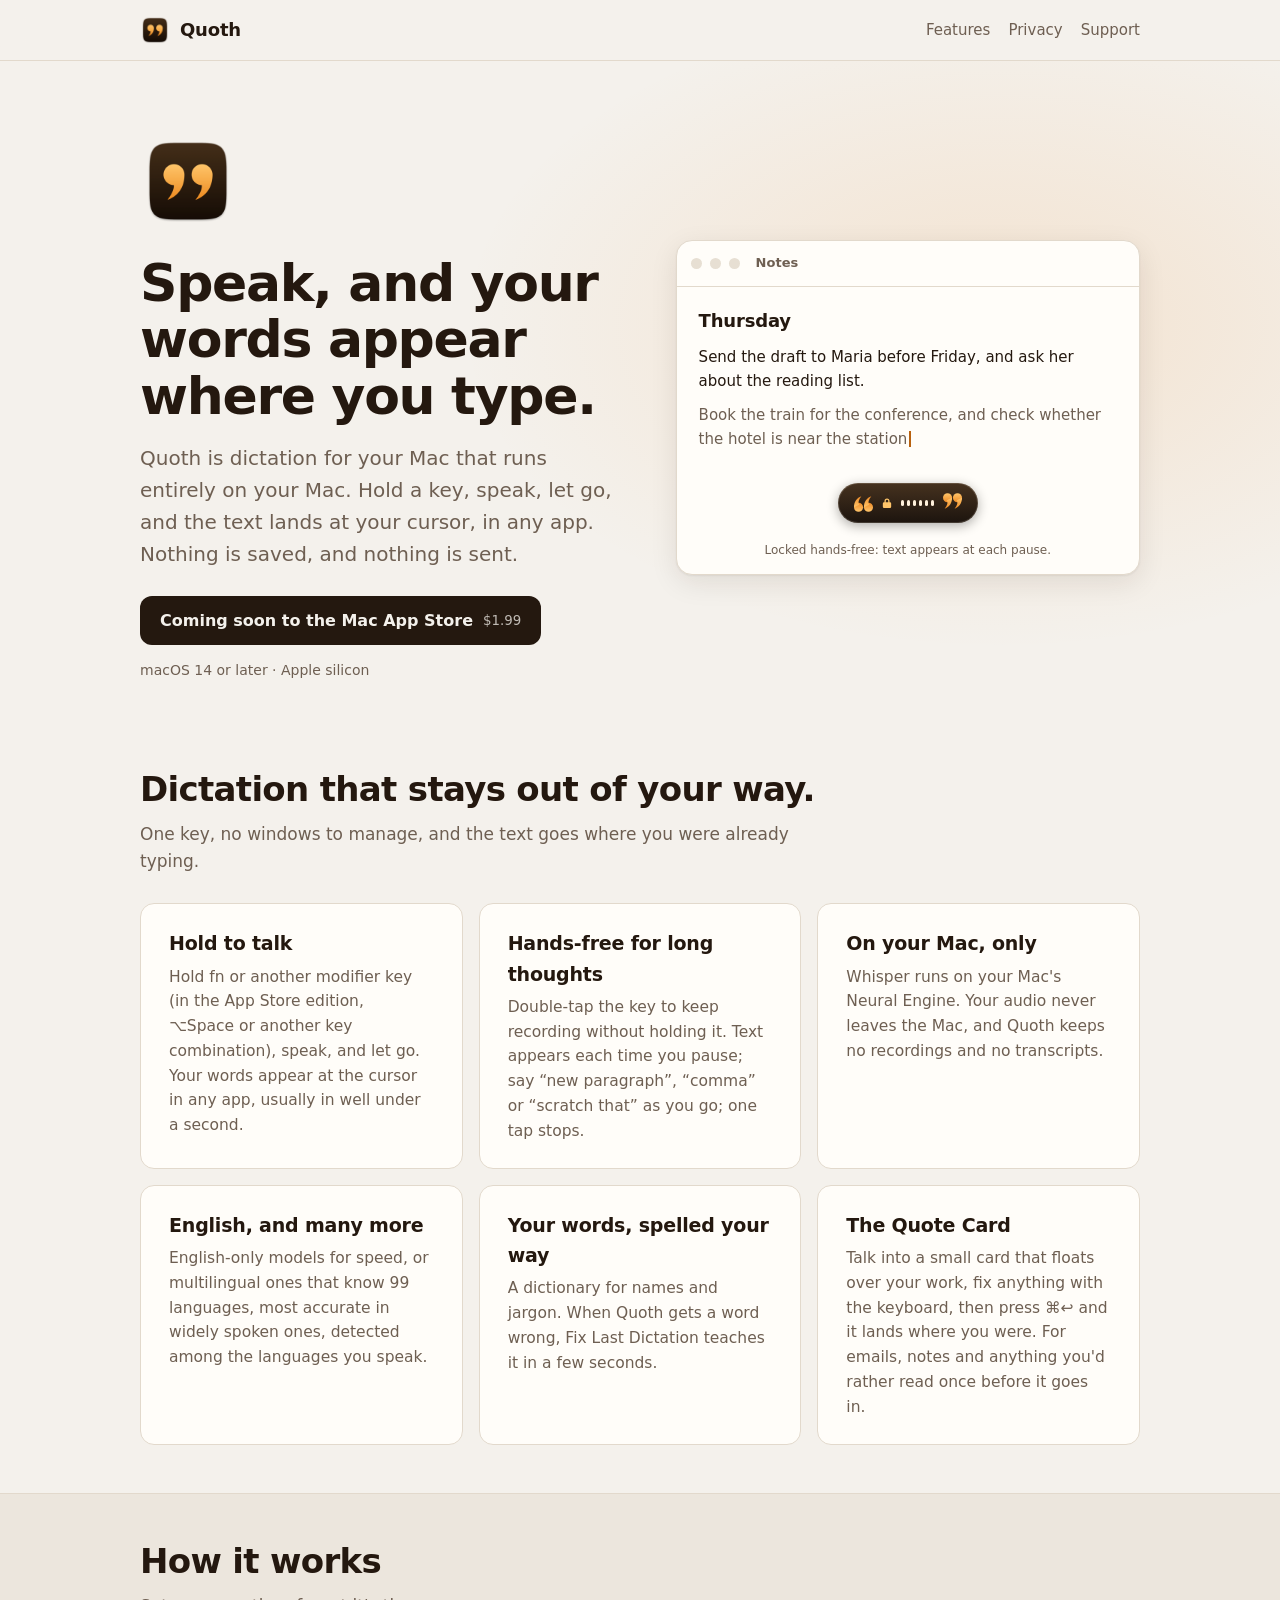
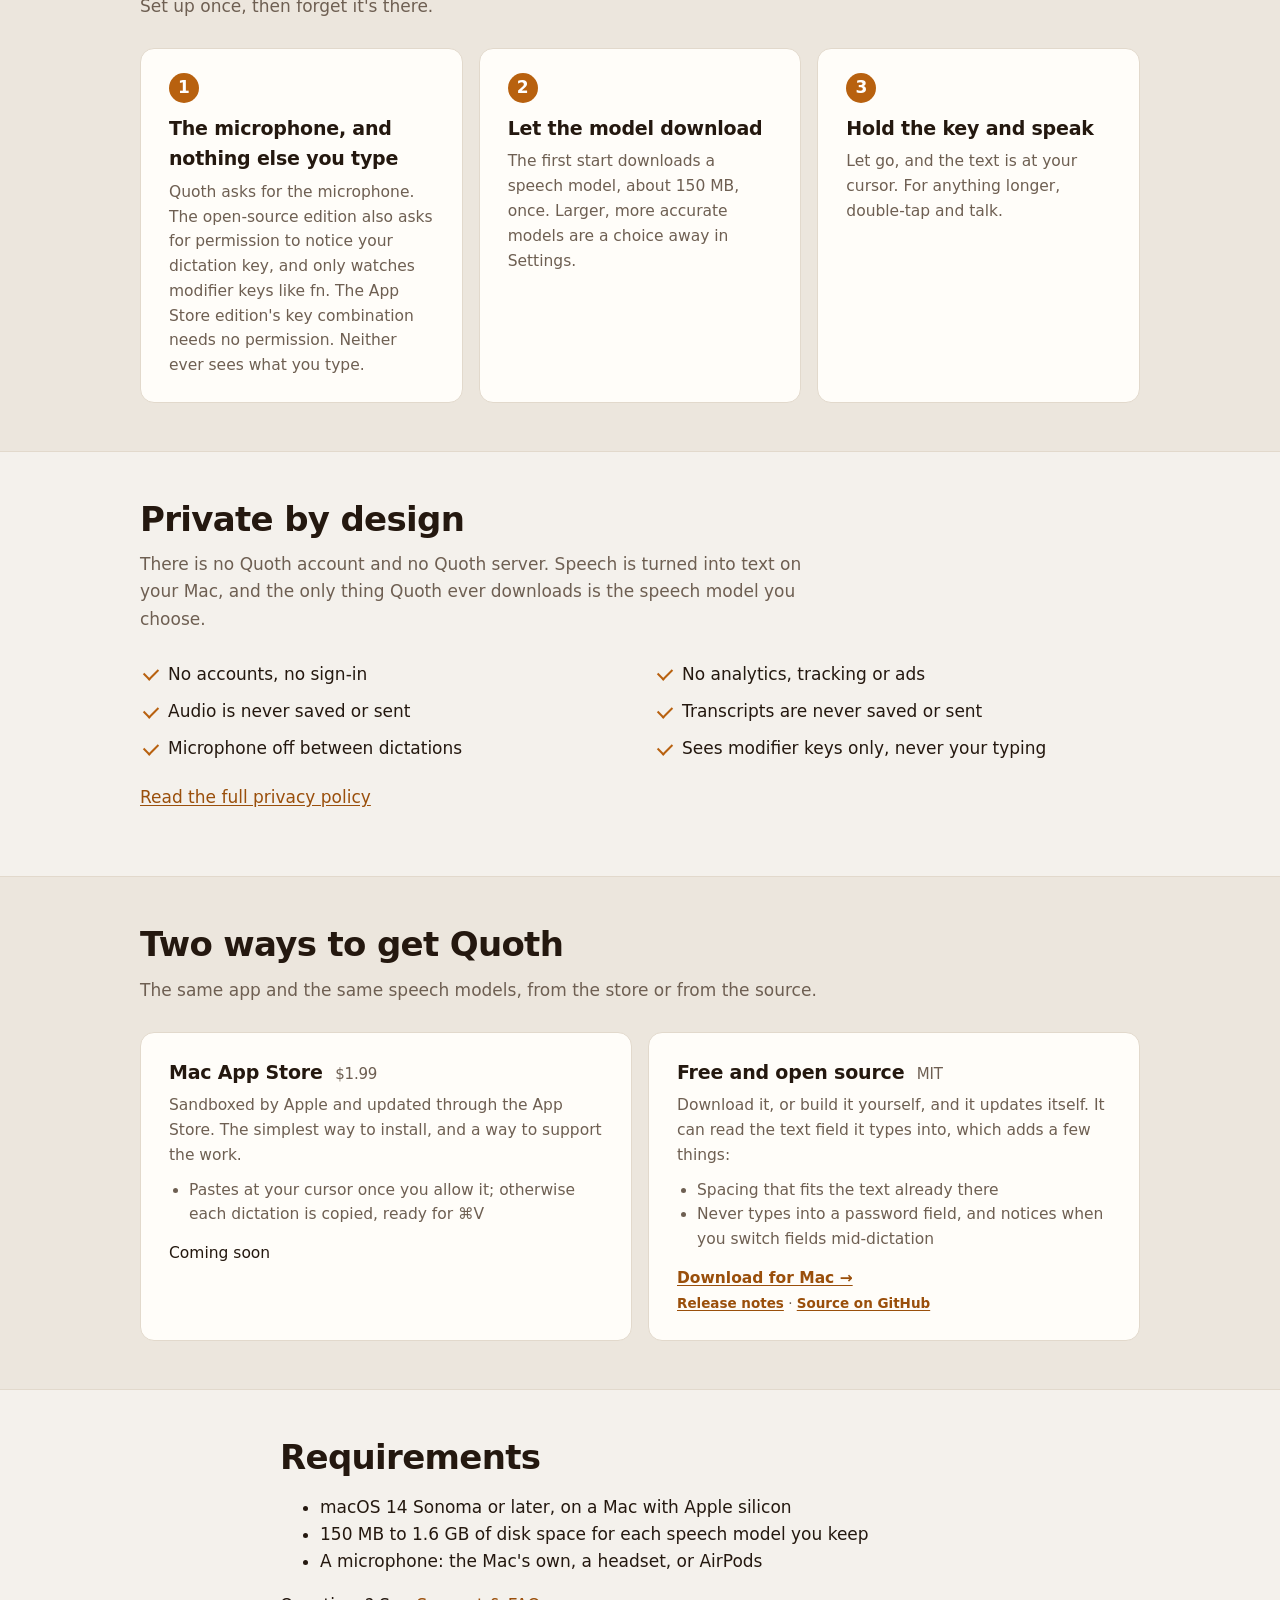
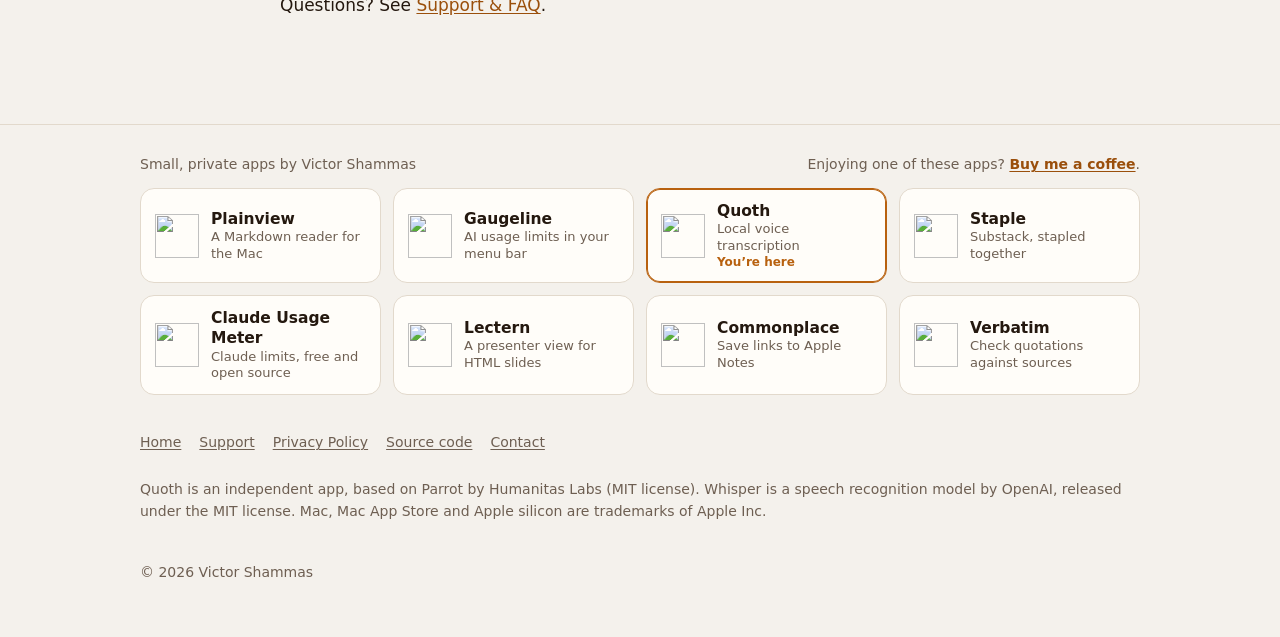
==== docs/index.html @ 6debfeca "App bar: add Verbatim Co-Authored-By: Claude Opus 5.5 <noreply@anthropic.com> Claude-Session: https:" ====
<!doctype html>
<html lang="en">
<head>
<meta charset="utf-8">
<meta name="viewport" content="width=device-width, initial-scale=1">
<title>Quoth: local voice transcription on your Mac</title>
<meta name="description" content="Quoth turns your voice into text in any app on your Mac. Hold a key, speak, let go. Transcribed on your Mac with Whisper: nothing saved, nothing sent.">
<meta name="color-scheme" content="light dark">
<meta property="og:title" content="Quoth">
<meta property="og:description" content="Local voice transcription on your Mac. Hold a key, speak, and your words appear wherever you type.">
<meta property="og:image" content="https://victorshammas.com/quoth/icon.png">
<link rel="icon" type="image/png" href="favicon.png">
<link rel="apple-touch-icon" href="apple-touch-icon.png">
<link rel="stylesheet" href="style.css">
</head>
<body>
<header class="site-header">
  <div class="wrap">
    <a class="brand" href="./"><img src="icon.png" alt="" width="30" height="30">Quoth</a>
    <nav class="nav" aria-label="Main">
      <a href="#features" class="hide-sm">Features</a>
      <a href="#privacy" class="hide-sm">Privacy</a>
      <a href="support.html">Support</a>
    </nav>
  </div>
</header>

<main>
  <section class="hero">
    <div class="wrap">
      <div>
        <img class="hero-icon" src="icon.png" alt="Quoth app icon" width="96" height="96">
        <h1>Speak, and your words appear where you type.</h1>
        <p class="lede">Quoth is dictation for your Mac that runs entirely on your Mac. Hold a key, speak, let go, and the text lands at your cursor, in any app. Nothing is saved, and nothing is sent.</p>
        <div class="cta-row">
          <!-- At launch, replace with: <a class="btn" href="https://apps.apple.com/app/idAPP_ID">Download on the Mac App Store <small>$1.99</small></a> -->
          <span class="btn" aria-disabled="true">Coming soon to the Mac App Store <small>$1.99</small></span>
          <span class="fineprint">macOS 14 or later · Apple silicon</span>
        </div>
      </div>

      <figure class="mock" role="img" aria-label="Illustration: a note being dictated into, with Quoth's recording pill at the bottom">
        <div class="mock-titlebar"><i></i><i></i><i></i><span>Notes</span></div>
        <div class="mock-page">
          <h4>Thursday</h4>
          <p>Send the draft to Maria before Friday, and ask her about the reading list.</p>
          <p class="typed">Book the train for the conference, and check whether the hotel is near the station<span class="caret"></span></p>
        </div>
        <div class="mock-foot">
          <span class="pill" aria-hidden="true">
            <svg class="quotes open" viewBox="0 0 470 382"><defs><linearGradient id="quoth-amber" x1="0" y1="0" x2="0" y2="1"><stop offset="0" stop-color="#FFC56A"/><stop offset="1" stop-color="#EE8A25"/></linearGradient></defs><g fill="url(#quoth-amber)"><g transform="rotate(180 112 191)"><circle cx="112" cy="112" r="112"/><path d="M224 112C224 252 152 342 42 382C102 302 132 232 92 172Z"/></g><g transform="translate(246 0) rotate(180 112 191)"><circle cx="112" cy="112" r="112"/><path d="M224 112C224 252 152 342 42 382C102 302 132 232 92 172Z"/></g></g></svg>
            <svg class="lock" viewBox="0 0 12 12"><path d="M3 5V3.5a3 3 0 0 1 6 0V5h.5A1.5 1.5 0 0 1 11 6.5v4A1.5 1.5 0 0 1 9.5 12h-7A1.5 1.5 0 0 1 1 10.5v-4A1.5 1.5 0 0 1 2.5 5H3Zm1.5 0h3V3.5a1.5 1.5 0 0 0-3 0V5Z"/></svg>
            <span class="wave"><i></i><i></i><i></i><i></i><i></i><i></i></span>
            <svg class="quotes" viewBox="0 0 470 382"><g fill="url(#quoth-amber)"><g transform="translate(0 0)"><circle cx="112" cy="112" r="112"/><path d="M224 112C224 252 152 342 42 382C102 302 132 232 92 172Z"/></g><g transform="translate(246 0)"><circle cx="112" cy="112" r="112"/><path d="M224 112C224 252 152 342 42 382C102 302 132 232 92 172Z"/></g></g></svg>
          </span>
        </div>
        <p class="demo">Locked hands-free: text appears at each pause.</p>
      </figure>
    </div>
  </section>

  <section id="features">
    <div class="wrap">
      <h2>Dictation that stays out of your way.</h2>
      <p class="section-lede">One key, no windows to manage, and the text goes where you were already typing.</p>
      <div class="grid">
        <div class="card"><h3>Hold to talk</h3><p>Hold fn or another modifier key (in the App Store edition, ⌥Space or another key combination), speak, and let go. Your words appear at the cursor in any app, usually in well under a second.</p></div>
        <div class="card"><h3>Hands-free for long thoughts</h3><p>Double-tap the key to keep recording without holding it. Text appears each time you pause; say “new paragraph”, “comma” or “scratch that” as you go; one tap stops.</p></div>
        <div class="card"><h3>On your Mac, only</h3><p>Whisper runs on your Mac's Neural Engine. Your audio never leaves the Mac, and Quoth keeps no recordings and no transcripts.</p></div>
        <div class="card"><h3>English, and many more</h3><p>English-only models for speed, or multilingual ones that know 99 languages, most accurate in widely spoken ones, detected among the languages you speak.</p></div>
        <div class="card"><h3>Your words, spelled your way</h3><p>A dictionary for names and jargon. When Quoth gets a word wrong, Fix Last Dictation teaches it in a few seconds.</p></div>
        <div class="card"><h3>The Quote Card</h3><p>Talk into a small card that floats over your work, fix anything with the keyboard, then press ⌘↩ and it lands where you were. For emails, notes and anything you'd rather read once before it goes in.</p></div>
      </div>
    </div>
  </section>

  <section class="band" id="how">
    <div class="wrap">
      <h2>How it works</h2>
      <p class="section-lede">Set up once, then forget it's there.</p>
      <div class="steps">
        <div class="card"><h3>The microphone, and nothing else you type</h3><p>Quoth asks for the microphone. The open-source edition also asks for permission to notice your dictation key, and only watches modifier keys like fn. The App Store edition's key combination needs no permission. Neither ever sees what you type.</p></div>
        <div class="card"><h3>Let the model download</h3><p>The first start downloads a speech model, about 150 MB, once. Larger, more accurate models are a choice away in Settings.</p></div>
        <div class="card"><h3>Hold the key and speak</h3><p>Let go, and the text is at your cursor. For anything longer, double-tap and talk.</p></div>
      </div>
    </div>
  </section>

  <section id="privacy">
    <div class="wrap">
      <h2>Private by design</h2>
      <p class="section-lede">There is no Quoth account and no Quoth server. Speech is turned into text on your Mac, and the only thing Quoth ever downloads is the speech model you choose.</p>
      <ul class="checks">
        <li>No accounts, no sign-in</li>
        <li>No analytics, tracking or ads</li>
        <li>Audio is never saved or sent</li>
        <li>Transcripts are never saved or sent</li>
        <li>Microphone off between dictations</li>
        <li>Sees modifier keys only, never your typing</li>
      </ul>
      <p style="margin-top:22px"><a href="privacy.html">Read the full privacy policy</a></p>
    </div>
  </section>

  <section class="band" id="editions">
    <div class="wrap">
      <h2>Two ways to get Quoth</h2>
      <p class="section-lede">The same app and the same speech models, from the store or from the source.</p>
      <div class="editions">
        <div class="card">
          <h3>Mac App Store <small>$1.99</small></h3>
          <p>Sandboxed by Apple and updated through the App Store. The simplest way to install, and a way to support the work.</p>
          <ul>
            <li>Pastes at your cursor once you allow it; otherwise each dictation is copied, ready for ⌘V</li>
          </ul>
          <p class="card-link">Coming soon</p>
        </div>
        <div class="card">
          <h3>Free and open source <small>MIT</small></h3>
          <p>Download it, or build it yourself, and it updates itself. It can read the text field it types into, which adds a few things:</p>
          <ul>
            <li>Spacing that fits the text already there</li>
            <li>Never types into a password field, and notices when you switch fields mid-dictation</li>
          </ul>
          <p class="card-link"><a href="https://github.com/victor-shammas/quoth/releases/latest/download/Quoth.dmg">Download for Mac →</a><br><small><a href="https://github.com/victor-shammas/quoth/releases/latest">Release notes</a> · <a href="https://github.com/victor-shammas/quoth">Source on GitHub</a></small></p>
        </div>
      </div>
    </div>
  </section>

  <section>
    <div class="wrap narrow">
      <h2>Requirements</h2>
      <ul>
        <li>macOS 14 Sonoma or later, on a Mac with Apple silicon</li>
        <li>150 MB to 1.6 GB of disk space for each speech model you keep</li>
        <li>A microphone: the Mac's own, a headset, or AirPods</li>
      </ul>
      <p>Questions? See <a href="support.html">Support &amp; FAQ</a>.</p>
    </div>
  </section>
</main>

<section class="app-bar" aria-label="Apps by Victor Shammas">
  <div class="wrap">
    <div class="app-bar-head">
      <p class="app-bar-title"><a href="https://victorshammas.com/apps/">Small, private apps by Victor Shammas</a></p>
      <p class="app-bar-coffee">Enjoying one of these apps? <a href="https://buymeacoffee.com/victorshammas">Buy me a coffee</a>.</p>
    </div>
    <div class="app-tiles">
      <a class="app-tile" href="https://victorshammas.com/plainview/"><img src="https://victorshammas.com/plainview/icon.png" alt="" width="44" height="44"><span><strong>Plainview</strong><small>A Markdown reader for the Mac</small></span></a>
      <a class="app-tile" href="https://victorshammas.com/gaugeline/"><img src="https://victorshammas.com/gaugeline/icon.png" alt="" width="44" height="44"><span><strong>Gaugeline</strong><small>AI usage limits in your menu bar</small></span></a>
      <a class="app-tile current" aria-current="page" href="https://victorshammas.com/quoth/"><img src="https://victorshammas.com/quoth/icon.png" alt="" width="44" height="44"><span><strong>Quoth</strong><small>Local voice transcription</small><em>You’re here</em></span></a>
      <a class="app-tile" href="https://victorshammas.com/staple/"><img src="https://victorshammas.com/staple/icon.png" alt="" width="44" height="44"><span><strong>Staple</strong><small>Substack, stapled together</small></span></a>
      <a class="app-tile" href="https://victorshammas.com/claude-usage-meter/"><img src="https://victorshammas.com/claude-usage-meter/icon.png" alt="" width="44" height="44"><span><strong>Claude Usage Meter</strong><small>Claude limits, free and open source</small></span></a>
      <a class="app-tile" href="https://victorshammas.com/lectern/"><img src="https://victorshammas.com/lectern/icon.png" alt="" width="44" height="44"><span><strong>Lectern</strong><small>A presenter view for HTML slides</small></span></a>
      <a class="app-tile" href="https://victorshammas.com/commonplace/"><img src="https://victorshammas.com/commonplace/icon.png" alt="" width="44" height="44"><span><strong>Commonplace</strong><small>Save links to Apple Notes</small></span></a>
      <a class="app-tile" href="https://victorshammas.com/verbatim/"><img src="https://victorshammas.com/verbatim/icon.png" alt="" width="44" height="44"><span><strong>Verbatim</strong><small>Check quotations against sources</small></span></a>
    </div>
  </div>
</section>

<footer>
  <div class="wrap">
    <nav aria-label="Footer"><a href="./">Home</a><a href="support.html">Support</a><a href="privacy.html">Privacy Policy</a><a href="https://github.com/victor-shammas/quoth">Source code</a><a href="mailto:contact+quoth@victorshammas.com">Contact</a></nav>
    <p>Quoth is an independent app, based on Parrot by Humanitas Labs (MIT license). Whisper is a speech recognition model by OpenAI, released under the MIT license. Mac, Mac App Store and Apple silicon are trademarks of Apple Inc.</p>
    <p>© 2026 Victor Shammas</p>
  </div>
</footer>
</body>
</html>
---- docs/style.css ----
/* Quoth site: one stylesheet, no external fonts, scripts or trackers. Shared with Plainview and Gaugeline, apart from the hero mock. */
:root {
  /* Brand palette, matching the app icon: espresso (#46321F → #1C140E), amber (#FFC56A → #EE8A25), cream (#FFF1DC). */
  --bg: #f4f1ec;
  --surface: #fffdf9;
  --surface-2: #ece6dd;
  --text: #24180f;
  --muted: #6e5f52;
  --line: #e2d9cc;
  --accent: #b8610f;
  --accent-ink: #ffffff;
  --link: #9a4f0b;
  --glow: rgba(238, 138, 37, .14);
  --ok: #3fa66b;
  --warn: #e8a33a;
  --bad: #e0563a;
  --track: #e7dfd3;
  --code-bg: #ede6dc;
  --shadow: 0 1px 2px rgba(36, 24, 15, .06), 0 8px 28px rgba(36, 24, 15, .09);
  --radius: 14px;
  color-scheme: light dark;
}
@media (prefers-color-scheme: dark) {
  :root {
    --bg: #1c140e;
    --surface: #2a1f16;
    --surface-2: #241a12;
    --text: #f6ebdd;
    --muted: #bca892;
    --line: #46321f;
    --accent: #ffb457;
    --accent-ink: #1c140e;
    --link: #ffc56a;
    --glow: rgba(255, 197, 106, .12);
    --track: #46321f;
    --code-bg: #33261b;
    --shadow: 0 1px 2px rgba(0, 0, 0, .35), 0 10px 30px rgba(0, 0, 0, .4);
  }
}

* { box-sizing: border-box; }
html { -webkit-text-size-adjust: 100%; }
body {
  margin: 0;
  background: var(--bg);
  color: var(--text);
  font: 17px/1.6 -apple-system, BlinkMacSystemFont, "SF Pro Text", "Segoe UI", system-ui, sans-serif;
  -webkit-font-smoothing: antialiased;
}
a { color: var(--link); text-underline-offset: 2px; }
a:hover { text-decoration-thickness: 2px; }
img { max-width: 100%; height: auto; }
code, kbd {
  font: .9em/1.4 ui-monospace, "SF Mono", Menlo, monospace;
  background: var(--code-bg);
  border-radius: 6px;
  padding: .12em .4em;
  overflow-wrap: anywhere;
}
pre {
  background: var(--code-bg);
  border-radius: 10px;
  padding: 14px 16px;
  overflow-x: auto;
  font: 14px/1.5 ui-monospace, "SF Mono", Menlo, monospace;
}
pre code { background: none; padding: 0; }

.wrap { max-width: 1040px; margin: 0 auto; padding: 0 20px; }
.narrow { max-width: 760px; }

/* Header */
.site-header { border-bottom: 1px solid var(--line); background: color-mix(in srgb, var(--bg) 88%, transparent); position: sticky; top: 0; backdrop-filter: saturate(160%) blur(12px); -webkit-backdrop-filter: saturate(160%) blur(12px); z-index: 10; }
.site-header .wrap { display: flex; align-items: center; justify-content: space-between; gap: 16px; height: 60px; }
.brand { display: flex; align-items: center; gap: 10px; font-weight: 700; font-size: 18px; color: var(--text); text-decoration: none; letter-spacing: -.01em; }
.brand img { width: 30px; height: 30px; }
.nav { display: flex; gap: 18px; font-size: 15px; }
.nav a { color: var(--muted); text-decoration: none; }
.nav a:hover, .nav a[aria-current="page"] { color: var(--text); }

/* Hero */
.hero { padding: 72px 0 40px; background: radial-gradient(60% 70% at 78% 40%, var(--glow), transparent 70%); }
.hero .wrap { display: grid; grid-template-columns: 1.05fr 1fr; gap: 48px; align-items: center; }
.hero-icon { width: 96px; height: 96px; margin-bottom: 18px; }
h1 { font-size: clamp(34px, 5vw, 52px); line-height: 1.08; letter-spacing: -.025em; margin: 0 0 18px; }
.lede { font-size: 20px; color: var(--muted); margin: 0 0 26px; max-width: 34em; }
.cta-row { display: flex; flex-wrap: wrap; align-items: center; gap: 14px 18px; }
.btn {
  display: inline-flex; align-items: center; gap: 10px;
  background: var(--text); color: var(--bg);
  padding: 12px 20px; border-radius: 12px;
  font-weight: 600; text-decoration: none; font-size: 16px;
}
.btn:hover { opacity: .9; }
.btn small { font-weight: 500; opacity: .75; }
.fineprint { color: var(--muted); font-size: 14px; }

/* Dictation mock (pure CSS): a note being dictated into, with Quoth's pill. */
.mock { margin: 0; background: var(--surface); border: 1px solid var(--line); border-radius: 16px; box-shadow: var(--shadow); overflow: hidden; font-size: 15px; }
.mock-titlebar { display: flex; align-items: center; gap: 8px; padding: 12px 14px; border-bottom: 1px solid var(--line); color: var(--muted); font-size: 13px; font-weight: 600; }
.mock-titlebar i { width: 11px; height: 11px; border-radius: 50%; background: var(--track); display: inline-block; }
.mock-titlebar span { margin-left: 8px; }
.mock-page { padding: 20px 22px 8px; min-height: 190px; }
.mock-page h4 { margin: 0 0 10px; font-size: 18px; letter-spacing: -.01em; }
.mock-page p { margin: 0 0 10px; color: var(--text); }
.mock-page .typed { color: var(--muted); }
.caret { display: inline-block; width: 2px; height: 1.05em; background: var(--accent); vertical-align: -.15em; margin-left: 2px; animation: blink 1.1s steps(1) infinite; }
@keyframes blink { 50% { opacity: 0; } }
.mock-foot { display: flex; justify-content: center; padding: 6px 0 18px; }
/* The app's pill: amber quotes from the icon around a cream waveform, on espresso. */
.pill { display: inline-flex; align-items: center; gap: 9px; padding: 10px 16px; border-radius: 999px; background: linear-gradient(#46321f, #1c140e); box-shadow: 0 3px 12px rgba(0, 0, 0, .32), inset 0 0 0 1px rgba(255, 241, 220, .16); color: #fff1dc; }
.pill .quotes { width: 19px; height: 16px; }
.pill .quotes.open { margin-top: 3px; }
.pill .quotes:not(.open) { margin-top: -3px; }
.pill .lock { width: 10px; height: 10px; fill: #ffc56a; }
.wave { display: inline-flex; align-items: center; gap: 3.5px; height: 20px; }
.wave i { width: 2.5px; height: 30%; border-radius: 2px; background: currentColor; animation: wave 1.1s ease-in-out infinite; }
.wave i:nth-child(1), .wave i:nth-child(6) { animation-delay: -.55s; }
.wave i:nth-child(2), .wave i:nth-child(5) { animation-delay: -.25s; }
.wave i:nth-child(3) { animation-delay: -.8s; }
@keyframes wave { 0%, 100% { height: 25%; } 50% { height: 95%; } }
.mock .demo { color: var(--muted); font-size: 12px; text-align: center; margin: 0 0 14px; }
@media (prefers-reduced-motion: reduce) {
  .caret, .wave i { animation: none; }
  .wave i { height: 60%; }
}

.editions .card h3 small { font-weight: 500; color: var(--muted); font-size: 15px; margin-left: 6px; }
.editions .card ul { margin: 10px 0 0; padding-left: 20px; color: var(--muted); font-size: 15.5px; }
.editions { display: grid; grid-template-columns: 1fr 1fr; gap: 16px; }
.editions .card .card-link { margin-top: 14px; color: var(--text); }
.editions .card .card-link a { font-weight: 600; }
.editions .card .card-link small { color: var(--muted); font-size: 13.5px; }
@media (max-width: 820px) { .editions { grid-template-columns: 1fr; } }

/* Sections */
section { padding: 48px 0; }
h2 { font-size: clamp(26px, 3.4vw, 34px); letter-spacing: -.02em; line-height: 1.15; margin: 0 0 12px; }
h3 { font-size: 19px; margin: 0 0 6px; letter-spacing: -.01em; }
.section-lede { color: var(--muted); margin: 0 0 28px; max-width: 40em; }
.grid { display: grid; grid-template-columns: repeat(3, 1fr); gap: 16px; }
.card { background: var(--surface); border: 1px solid var(--line); border-radius: var(--radius); padding: 24px 28px; }
.card p { margin: 0; color: var(--muted); font-size: 15.5px; }
.steps { counter-reset: s; display: grid; grid-template-columns: repeat(3, 1fr); gap: 16px; }
.steps .card::before { counter-increment: s; content: counter(s); display: inline-grid; place-items: center; width: 30px; height: 30px; border-radius: 50%; background: var(--accent); color: var(--accent-ink); font-weight: 700; margin-bottom: 10px; }
.band { background: var(--surface-2); border-block: 1px solid var(--line); }
.checks { list-style: none; padding: 0; margin: 0; display: grid; grid-template-columns: 1fr 1fr; gap: 10px 28px; }
.checks li { padding-left: 28px; position: relative; }
.checks li::before { content: ""; position: absolute; left: 4px; top: .45em; width: 12px; height: 7px; border-left: 2.5px solid var(--accent); border-bottom: 2.5px solid var(--accent); transform: rotate(-45deg); }

/* Docs pages */
.doc { padding: 48px 0 24px; }
.doc h1 { font-size: clamp(30px, 4.4vw, 42px); }
.doc h2 { font-size: 24px; margin-top: 40px; }
.doc h3 { margin-top: 26px; }
.doc p, .doc li { color: var(--text); }
.doc .meta-line { color: var(--muted); margin-top: -6px; }
.tldr { background: var(--surface); border: 1px solid var(--line); border-left: 4px solid var(--accent); border-radius: 10px; padding: 18px 28px; margin: 24px 0; }
.tldr ul { margin: 8px 0 0; padding-left: 20px; }
table { width: 100%; border-collapse: collapse; margin: 16px 0; font-size: 15.5px; display: block; overflow-x: auto; }
th, td { text-align: left; vertical-align: top; padding: 10px 12px; border-bottom: 1px solid var(--line); }
th { color: var(--muted); font-weight: 600; font-size: 14px; }
details { background: var(--surface); border: 1px solid var(--line); border-radius: 12px; padding: 6px 28px; margin: 12px 0; }
details[open] { padding-bottom: 18px; }
summary { cursor: pointer; font-weight: 600; padding: 14px 0; list-style-position: inside; }
summary::-webkit-details-marker { margin-right: 6px; }
details > :not(summary) { margin-left: 0; margin-right: 0; }
summary::marker { color: var(--muted); }
.toc { display: flex; flex-wrap: wrap; gap: 8px; margin: 18px 0 8px; padding: 0; list-style: none; }
.toc a { display: inline-block; padding: 6px 12px; border: 1px solid var(--line); border-radius: 999px; text-decoration: none; color: var(--text); font-size: 14.5px; background: var(--surface); }

/* Footer */
footer { border-top: 1px solid var(--line); margin-top: 40px; padding: 28px 0 40px; color: var(--muted); font-size: 14px; }
footer .wrap { display: grid; gap: 10px; }
footer nav { display: flex; flex-wrap: wrap; gap: 18px; }
footer a { color: var(--muted); }

@media (max-width: 820px) {
  details, .card, .tldr { padding-left: 20px; padding-right: 20px; }
  .hero { padding-top: 40px; }
  .hero .wrap, .grid, .steps { grid-template-columns: 1fr; }
  .hero .wrap { gap: 32px; }
  .checks { grid-template-columns: 1fr; }
  .nav { gap: 14px; }
}
@media (max-width: 600px) {
  .stack thead { display: none; }
  .stack, .stack tbody, .stack tr, .stack td { display: block; width: 100%; }
  .stack tr { border-bottom: 1px solid var(--line); padding: 8px 0; }
  .stack td { border: 0; padding: 4px 0; }
  .stack td:first-child { font-weight: 600; }
  .stack td:not(:first-child)::before { content: attr(data-label) ": "; color: var(--muted); font-weight: 600; }
}
@media (max-width: 420px) {
  .nav a.hide-sm { display: none; }
  body { font-size: 16px; }
  .lede { font-size: 18px; }
}

/* App bar: the family of apps, shared by every site (Plainview, Gaugeline, Quoth, Staple, Claude Usage Meter, Lectern, Commonplace). */
.app-bar { border-top: 1px solid var(--line); margin-top: 40px; padding: 28px 0 8px; }
.app-bar + footer { margin-top: 0; border-top: 0; }
.app-bar-title { color: var(--muted); font-size: 14px; margin: 0 0 12px; }
.app-bar-head { display: flex; flex-wrap: wrap; justify-content: space-between; align-items: baseline; gap: 4px 18px; margin: 0 0 12px; }
.app-bar-head p { margin: 0; color: var(--muted); font-size: 14px; }
.app-bar-title a { color: inherit; text-decoration: none; }
.app-bar-title a:hover { color: var(--text); text-decoration: underline; }
.app-bar-coffee a { color: var(--link); font-weight: 600; }
.app-tiles { display: grid; grid-template-columns: repeat(4, 1fr); gap: 12px; }
.app-tile { display: flex; align-items: center; gap: 12px; padding: 12px 14px; border: 1px solid var(--line); border-radius: var(--radius); background: var(--surface); color: var(--text); text-decoration: none; }
.app-tile:hover { border-color: var(--accent); }
.app-tile img { width: 44px; height: 44px; flex: none; }
.app-tile span { display: grid; line-height: 1.3; }
.app-tile strong { font-size: 15.5px; }
.app-tile small { color: var(--muted); font-size: 13px; }
.app-tile em { color: var(--accent); font-size: 12px; font-style: normal; font-weight: 600; }
.app-tile.current { box-shadow: inset 0 0 0 1px var(--accent); border-color: var(--accent); }
/* Seven apps: four across, then three; icon beside the text. */
@media (max-width: 1000px) { .app-tiles { grid-template-columns: repeat(3, 1fr); } }
@media (max-width: 760px) { .app-tiles { grid-template-columns: 1fr 1fr; } }
@media (max-width: 560px) { .app-tiles { grid-template-columns: 1fr; } }
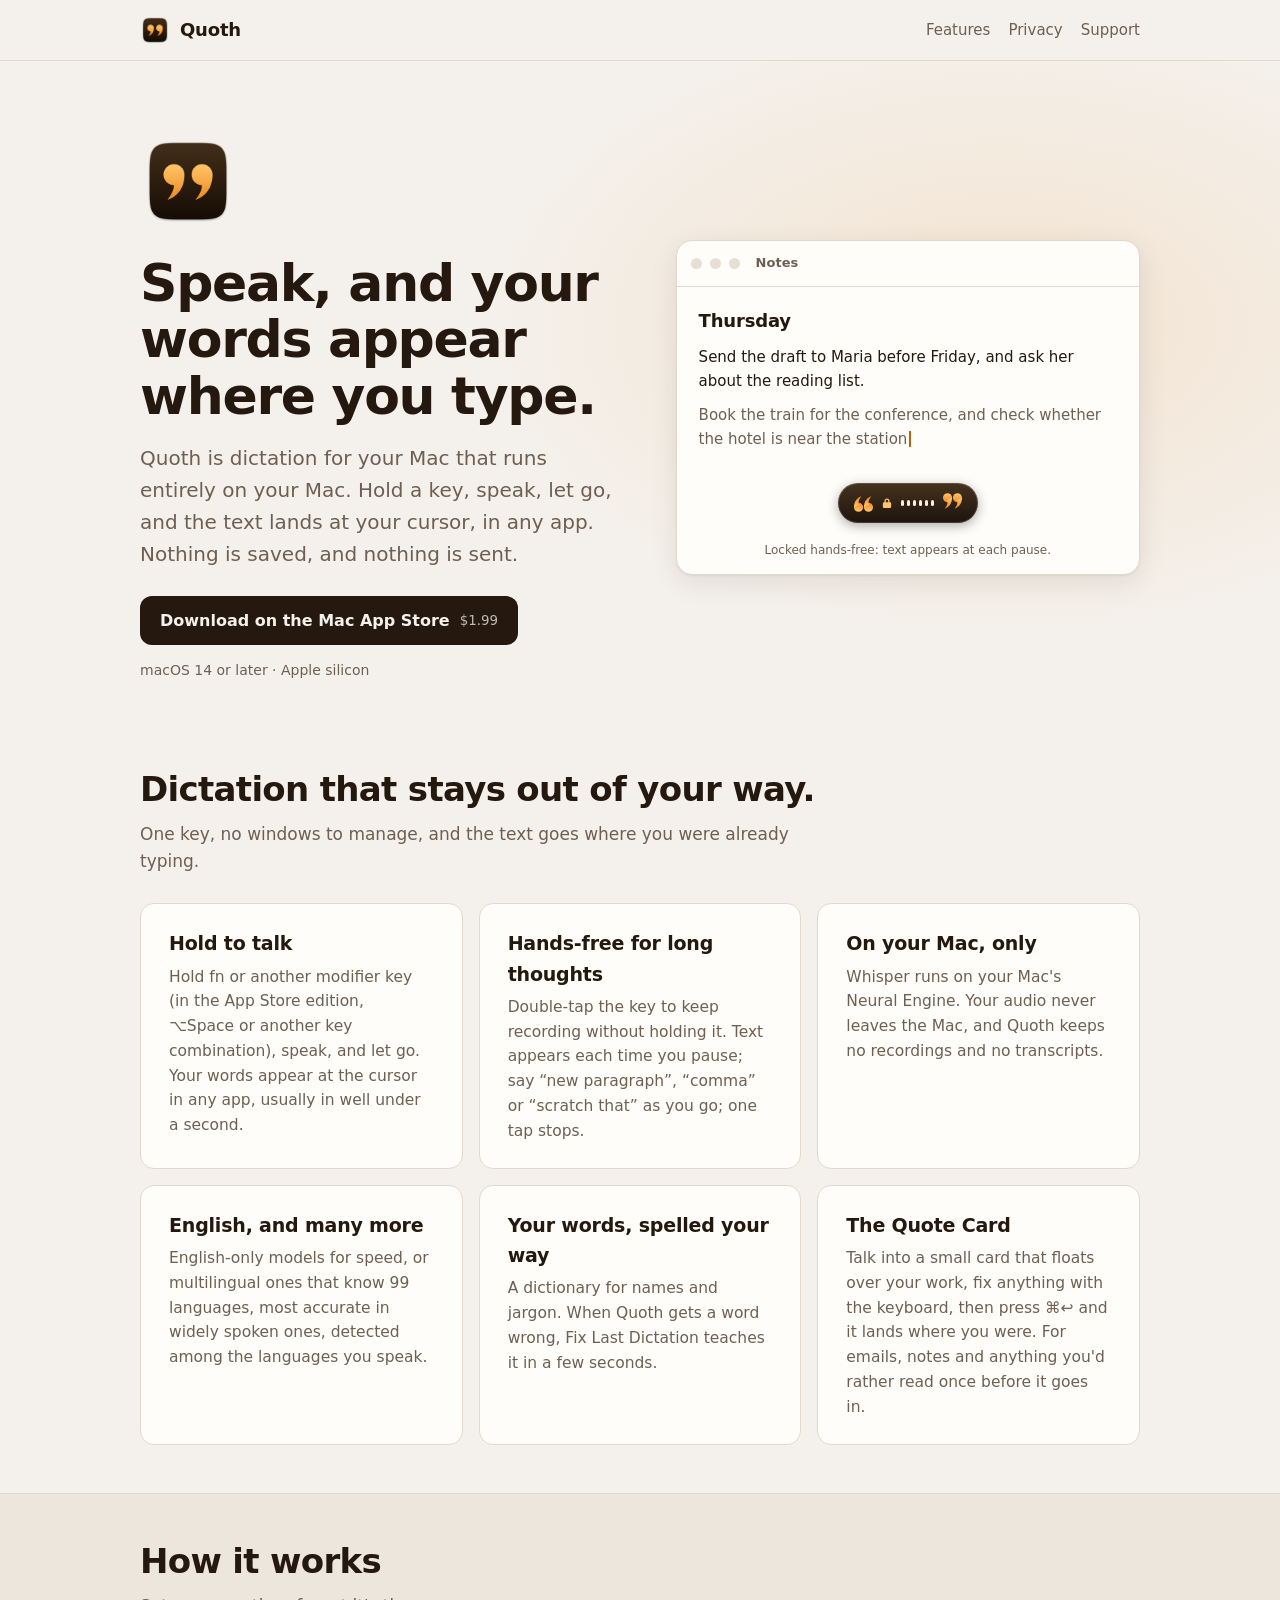
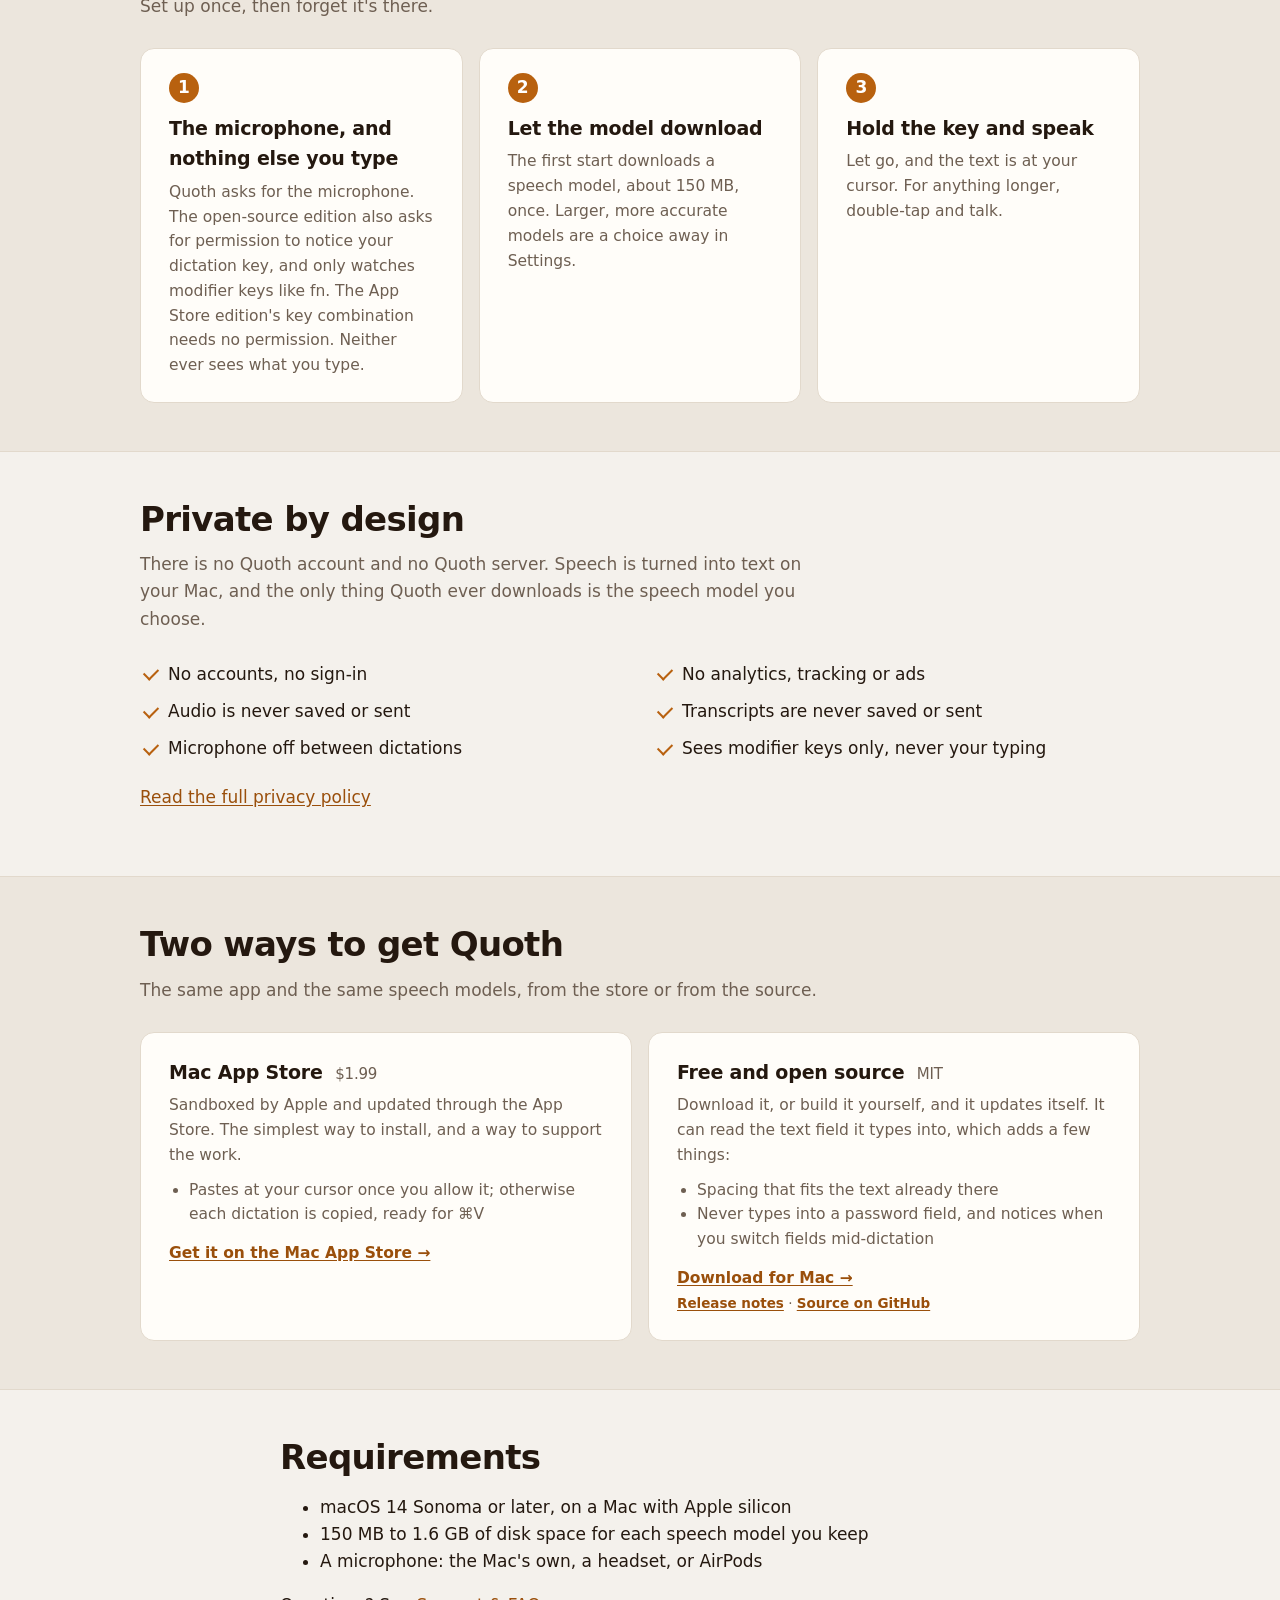
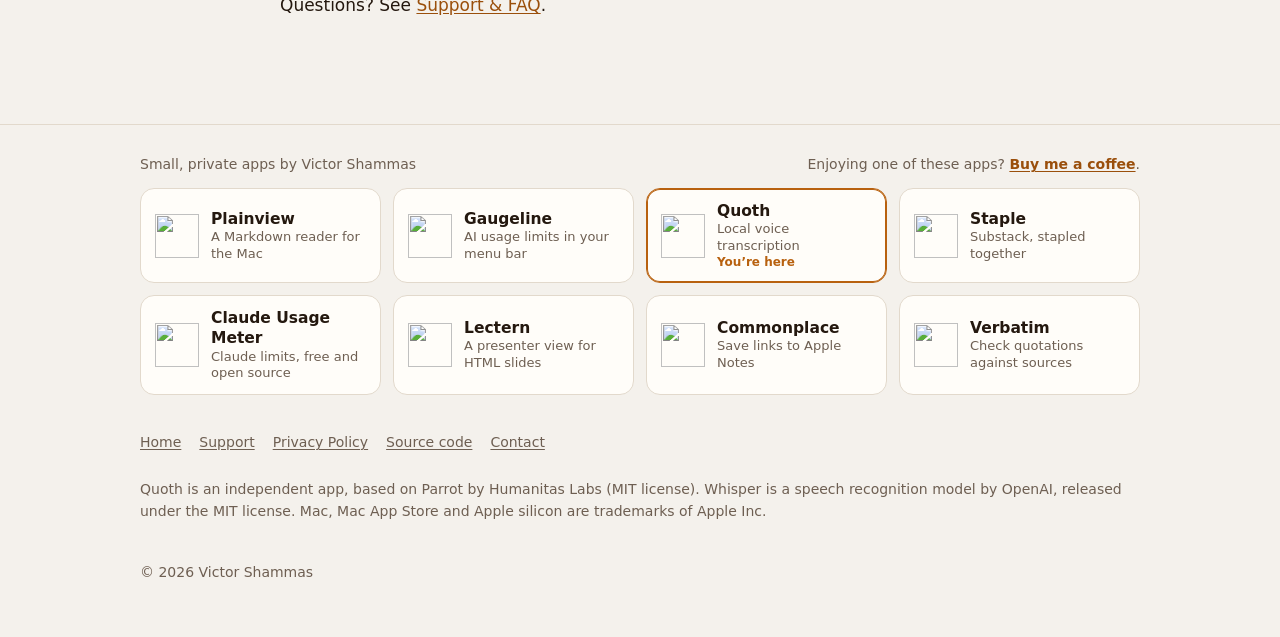
==== commit 6ceb6397: "Site: Quoth is live on the Mac App Store Co-Authored-By: Claude Opus 5.5 <noreply@anthropic.com>" ====
--- a/docs/index.html
+++ b/docs/index.html
@@ -33,8 +33,7 @@
         <h1>Speak, and your words appear where you type.</h1>
         <p class="lede">Quoth is dictation for your Mac that runs entirely on your Mac. Hold a key, speak, let go, and the text lands at your cursor, in any app. Nothing is saved, and nothing is sent.</p>
         <div class="cta-row">
-          <!-- At launch, replace with: <a class="btn" href="https://apps.apple.com/app/idAPP_ID">Download on the Mac App Store <small>$1.99</small></a> -->
-          <span class="btn" aria-disabled="true">Coming soon to the Mac App Store <small>$1.99</small></span>
+          <a class="btn" href="https://apps.apple.com/app/quoth-voice-to-text/id6818624040?mt=12">Download on the Mac App Store <small>$1.99</small></a>
           <span class="fineprint">macOS 14 or later · Apple silicon</span>
         </div>
       </div>
@@ -113,7 +112,7 @@
           <ul>
             <li>Pastes at your cursor once you allow it; otherwise each dictation is copied, ready for ⌘V</li>
           </ul>
-          <p class="card-link">Coming soon</p>
+          <p class="card-link"><a href="https://apps.apple.com/app/quoth-voice-to-text/id6818624040?mt=12">Get it on the Mac App Store →</a></p>
         </div>
         <div class="card">
           <h3>Free and open source <small>MIT</small></h3>
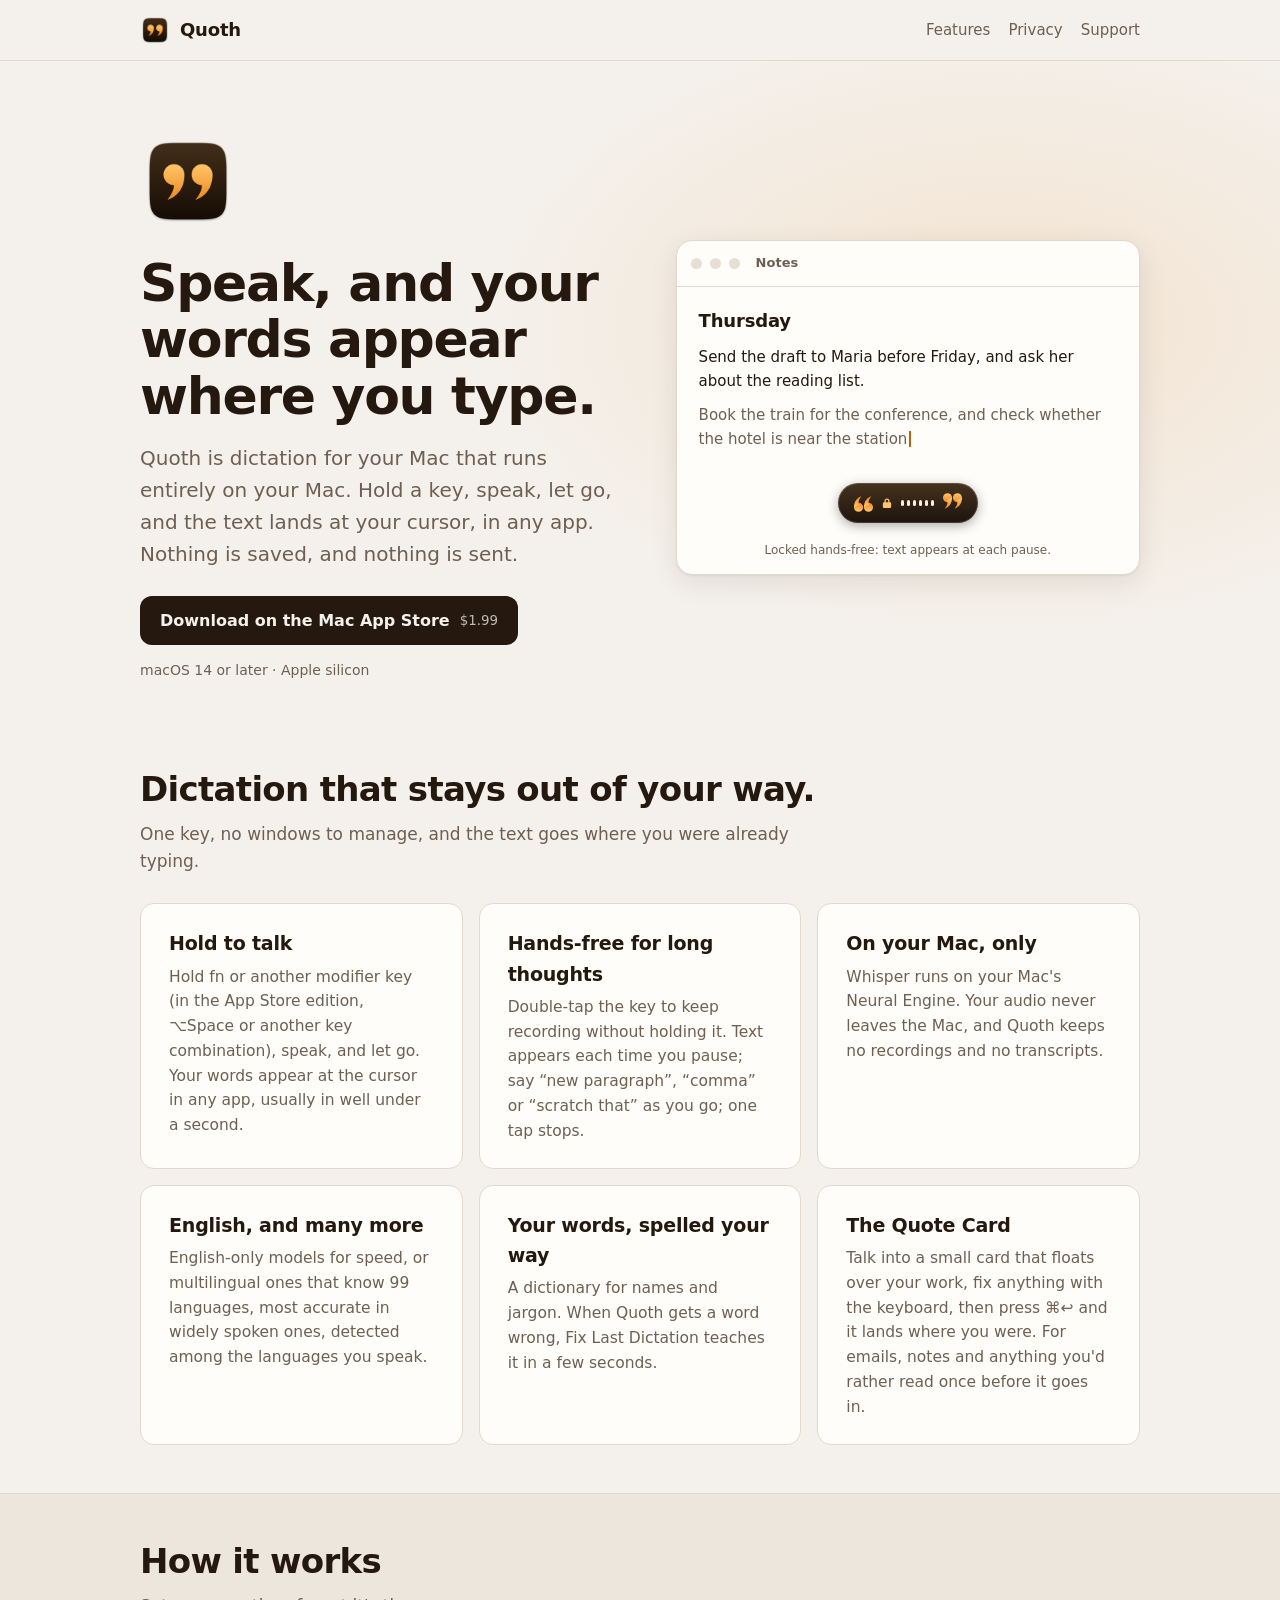
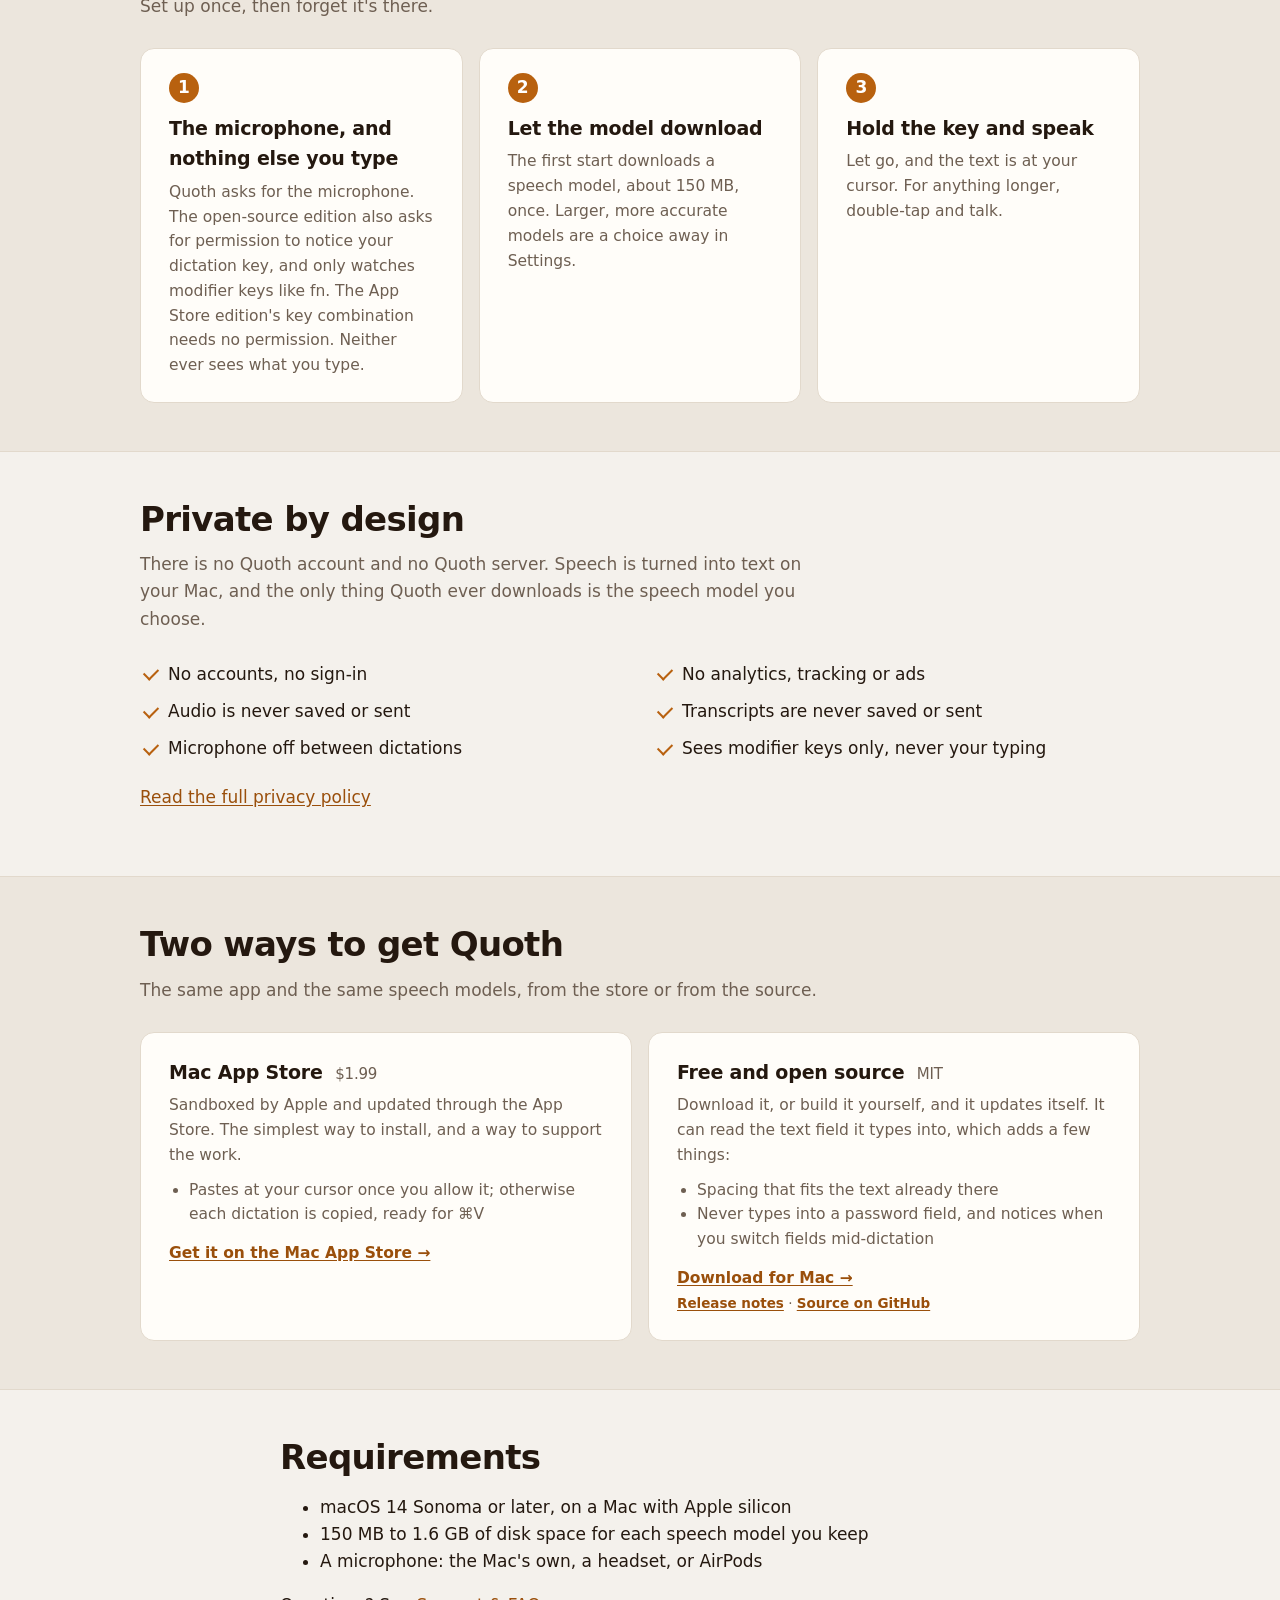
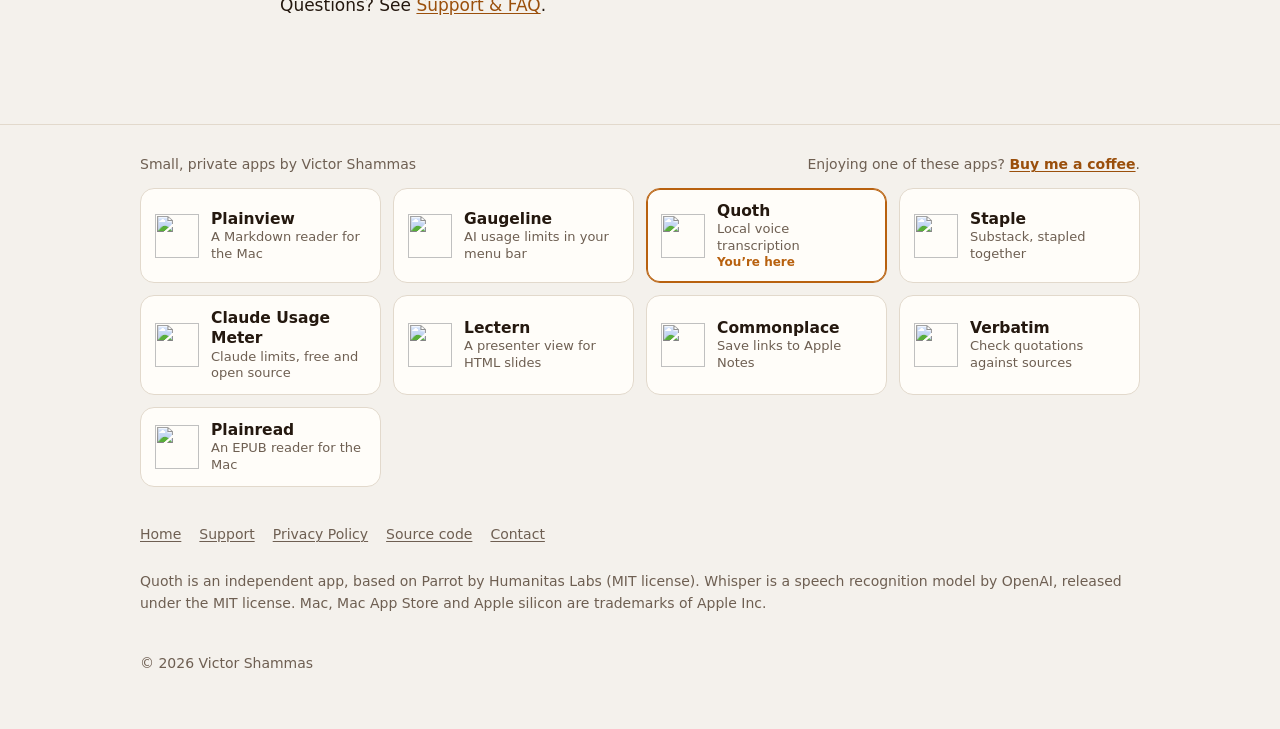
==== commit 5580ae2a: "App bar: add Plainread Plainread, an EPUB reader for the Mac (coming soon), joins the row of apps at" ====
--- a/docs/index.html
+++ b/docs/index.html
@@ -155,6 +155,7 @@
       <a class="app-tile" href="https://victorshammas.com/lectern/"><img src="https://victorshammas.com/lectern/icon.png" alt="" width="44" height="44"><span><strong>Lectern</strong><small>A presenter view for HTML slides</small></span></a>
       <a class="app-tile" href="https://victorshammas.com/commonplace/"><img src="https://victorshammas.com/commonplace/icon.png" alt="" width="44" height="44"><span><strong>Commonplace</strong><small>Save links to Apple Notes</small></span></a>
       <a class="app-tile" href="https://victorshammas.com/verbatim/"><img src="https://victorshammas.com/verbatim/icon.png" alt="" width="44" height="44"><span><strong>Verbatim</strong><small>Check quotations against sources</small></span></a>
+      <a class="app-tile" href="https://victorshammas.com/plainread/"><img src="https://victorshammas.com/plainread/icon.png" alt="" width="44" height="44"><span><strong>Plainread</strong><small>An EPUB reader for the Mac</small></span></a>
     </div>
   </div>
 </section>
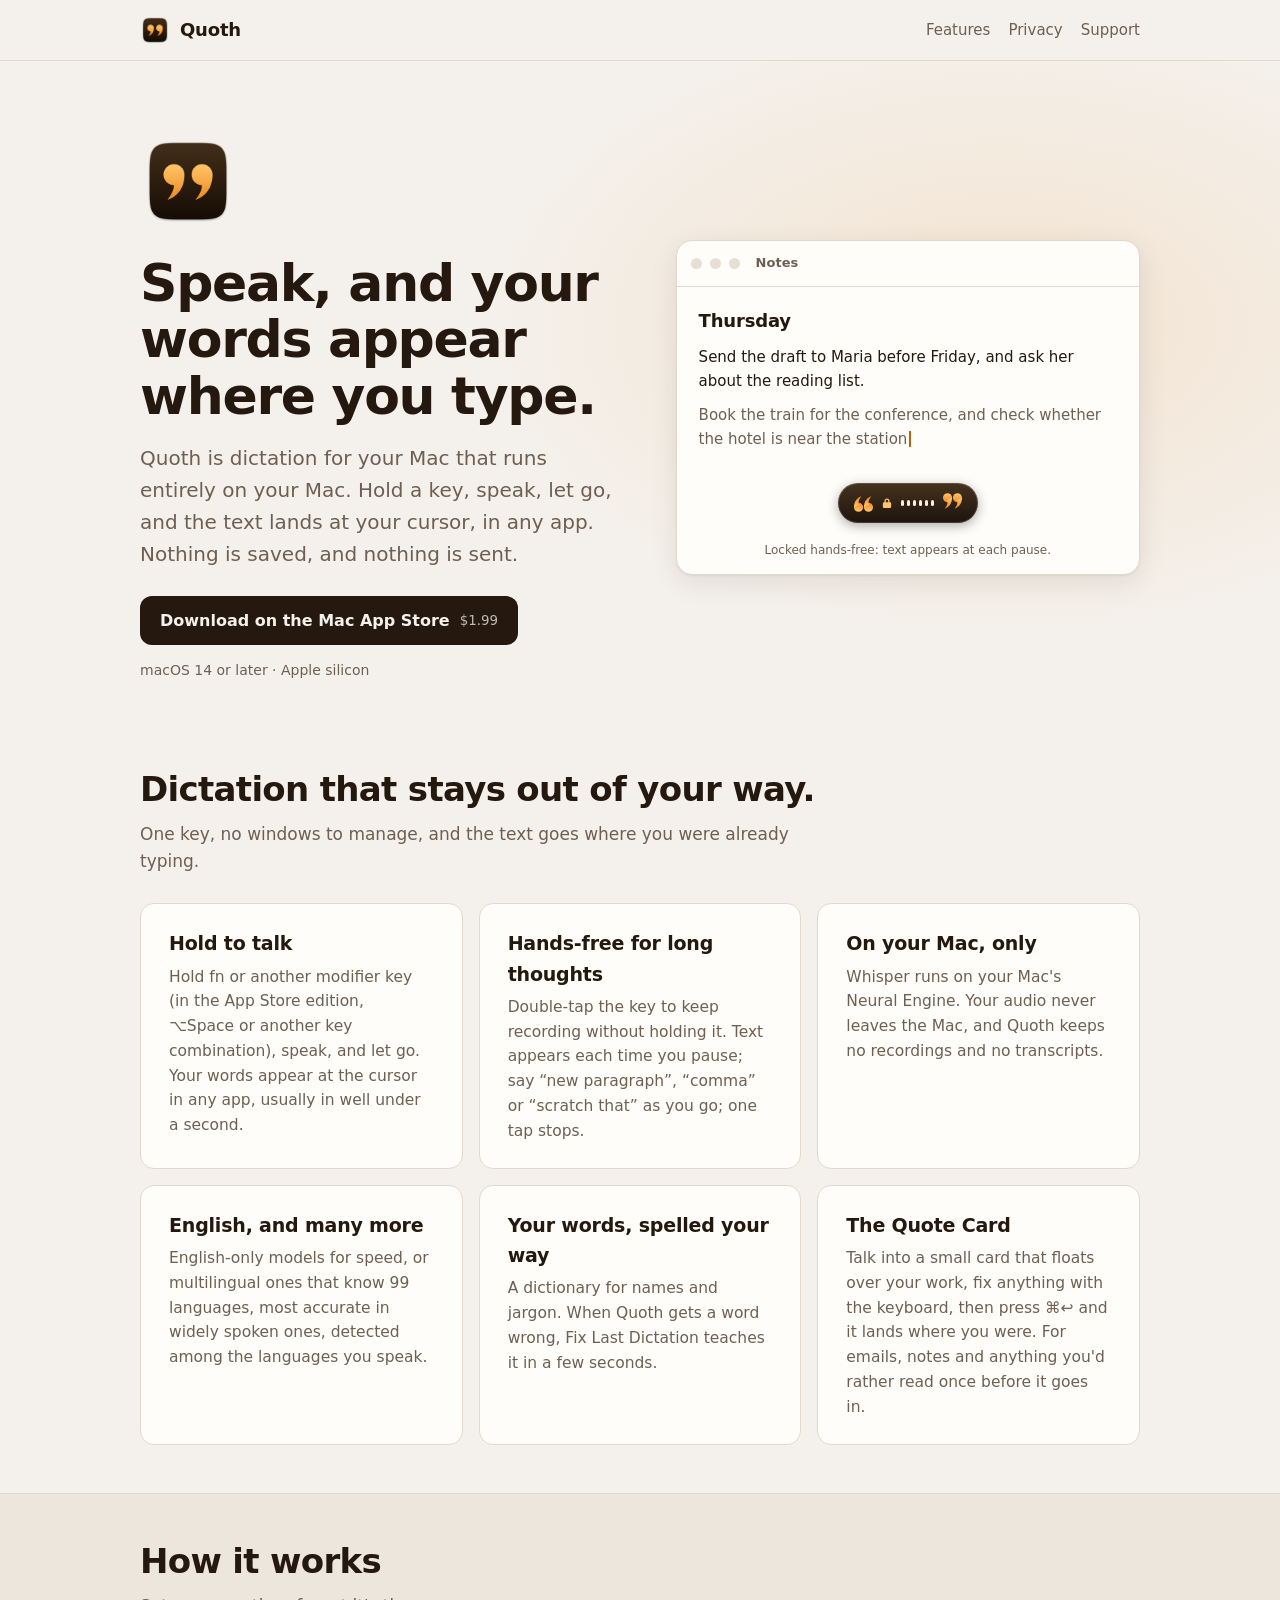
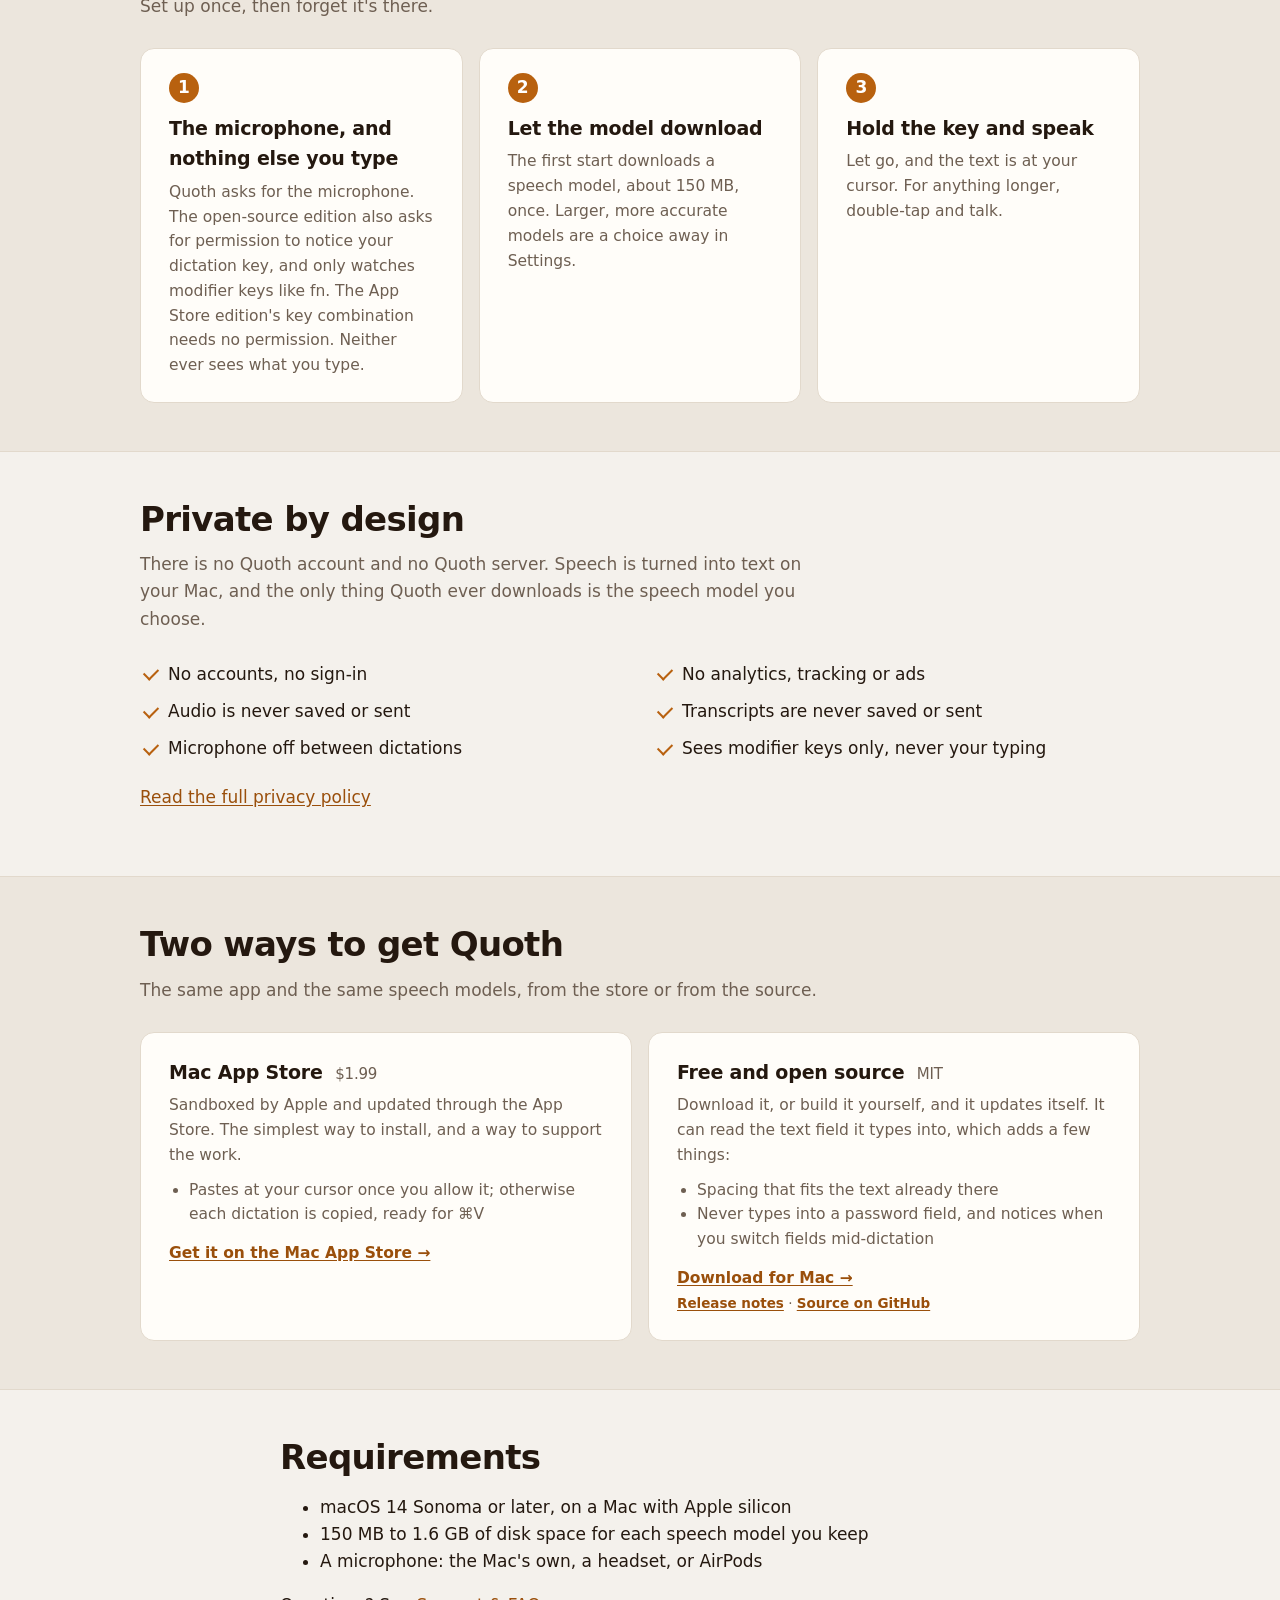
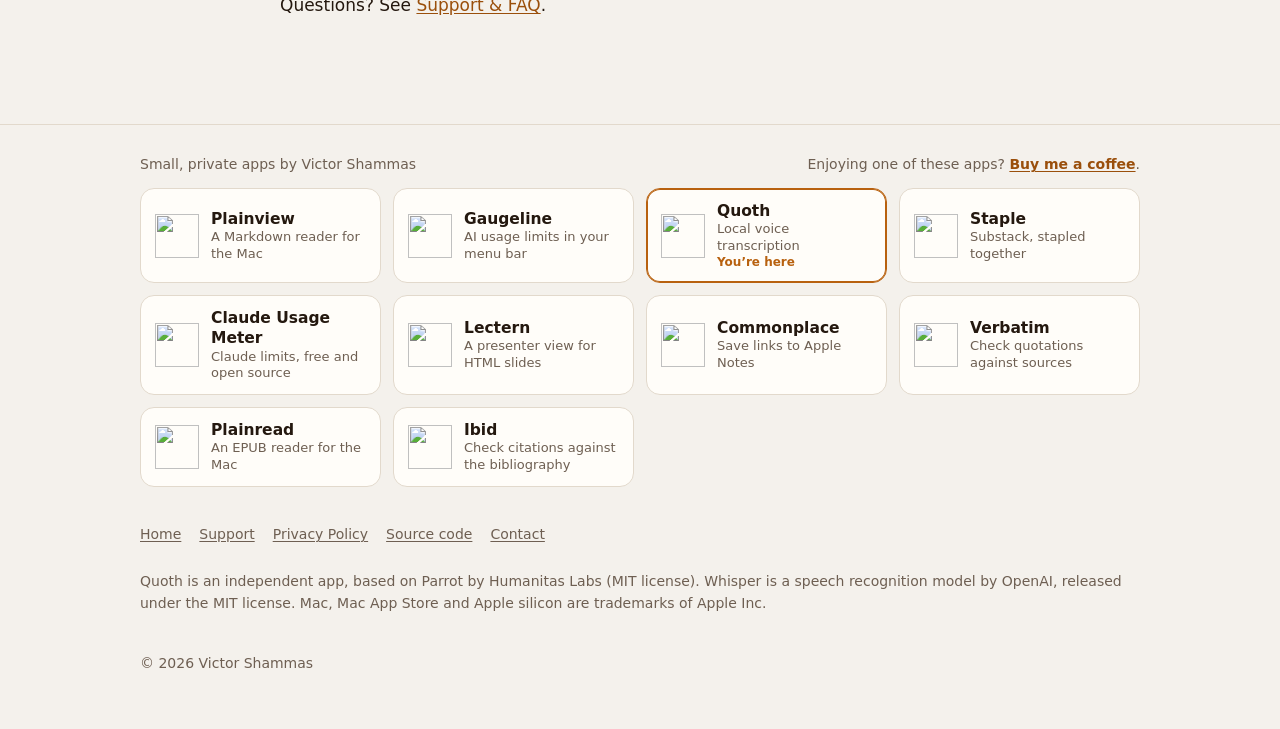
==== commit e210418d: "App bar: add Ibid Co-Authored-By: Claude Opus 5.5 <noreply@anthropic.com>" ====
--- a/docs/index.html
+++ b/docs/index.html
@@ -156,6 +156,7 @@
       <a class="app-tile" href="https://victorshammas.com/commonplace/"><img src="https://victorshammas.com/commonplace/icon.png" alt="" width="44" height="44"><span><strong>Commonplace</strong><small>Save links to Apple Notes</small></span></a>
       <a class="app-tile" href="https://victorshammas.com/verbatim/"><img src="https://victorshammas.com/verbatim/icon.png" alt="" width="44" height="44"><span><strong>Verbatim</strong><small>Check quotations against sources</small></span></a>
       <a class="app-tile" href="https://victorshammas.com/plainread/"><img src="https://victorshammas.com/plainread/icon.png" alt="" width="44" height="44"><span><strong>Plainread</strong><small>An EPUB reader for the Mac</small></span></a>
+      <a class="app-tile" href="https://victorshammas.com/ibid/"><img src="https://victorshammas.com/ibid/icon.png" alt="" width="44" height="44"><span><strong>Ibid</strong><small>Check citations against the bibliography</small></span></a>
     </div>
   </div>
 </section>
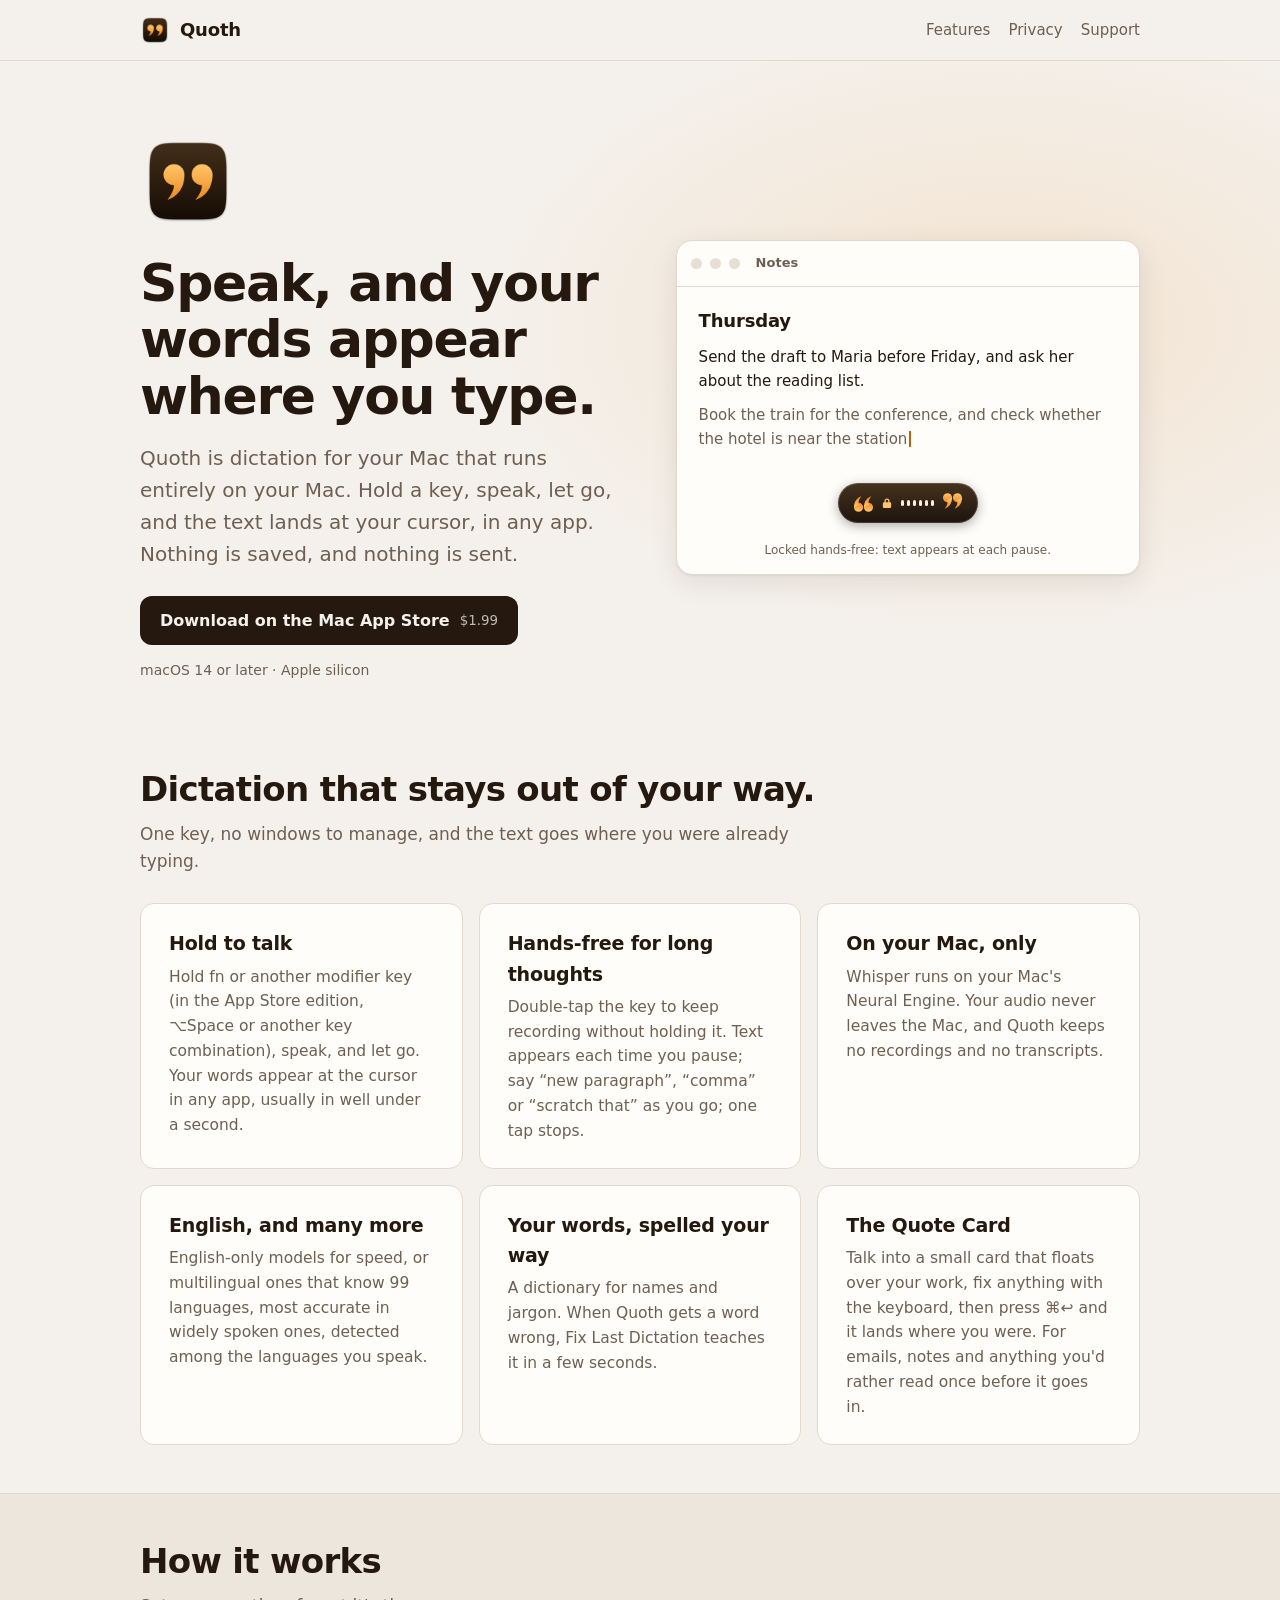
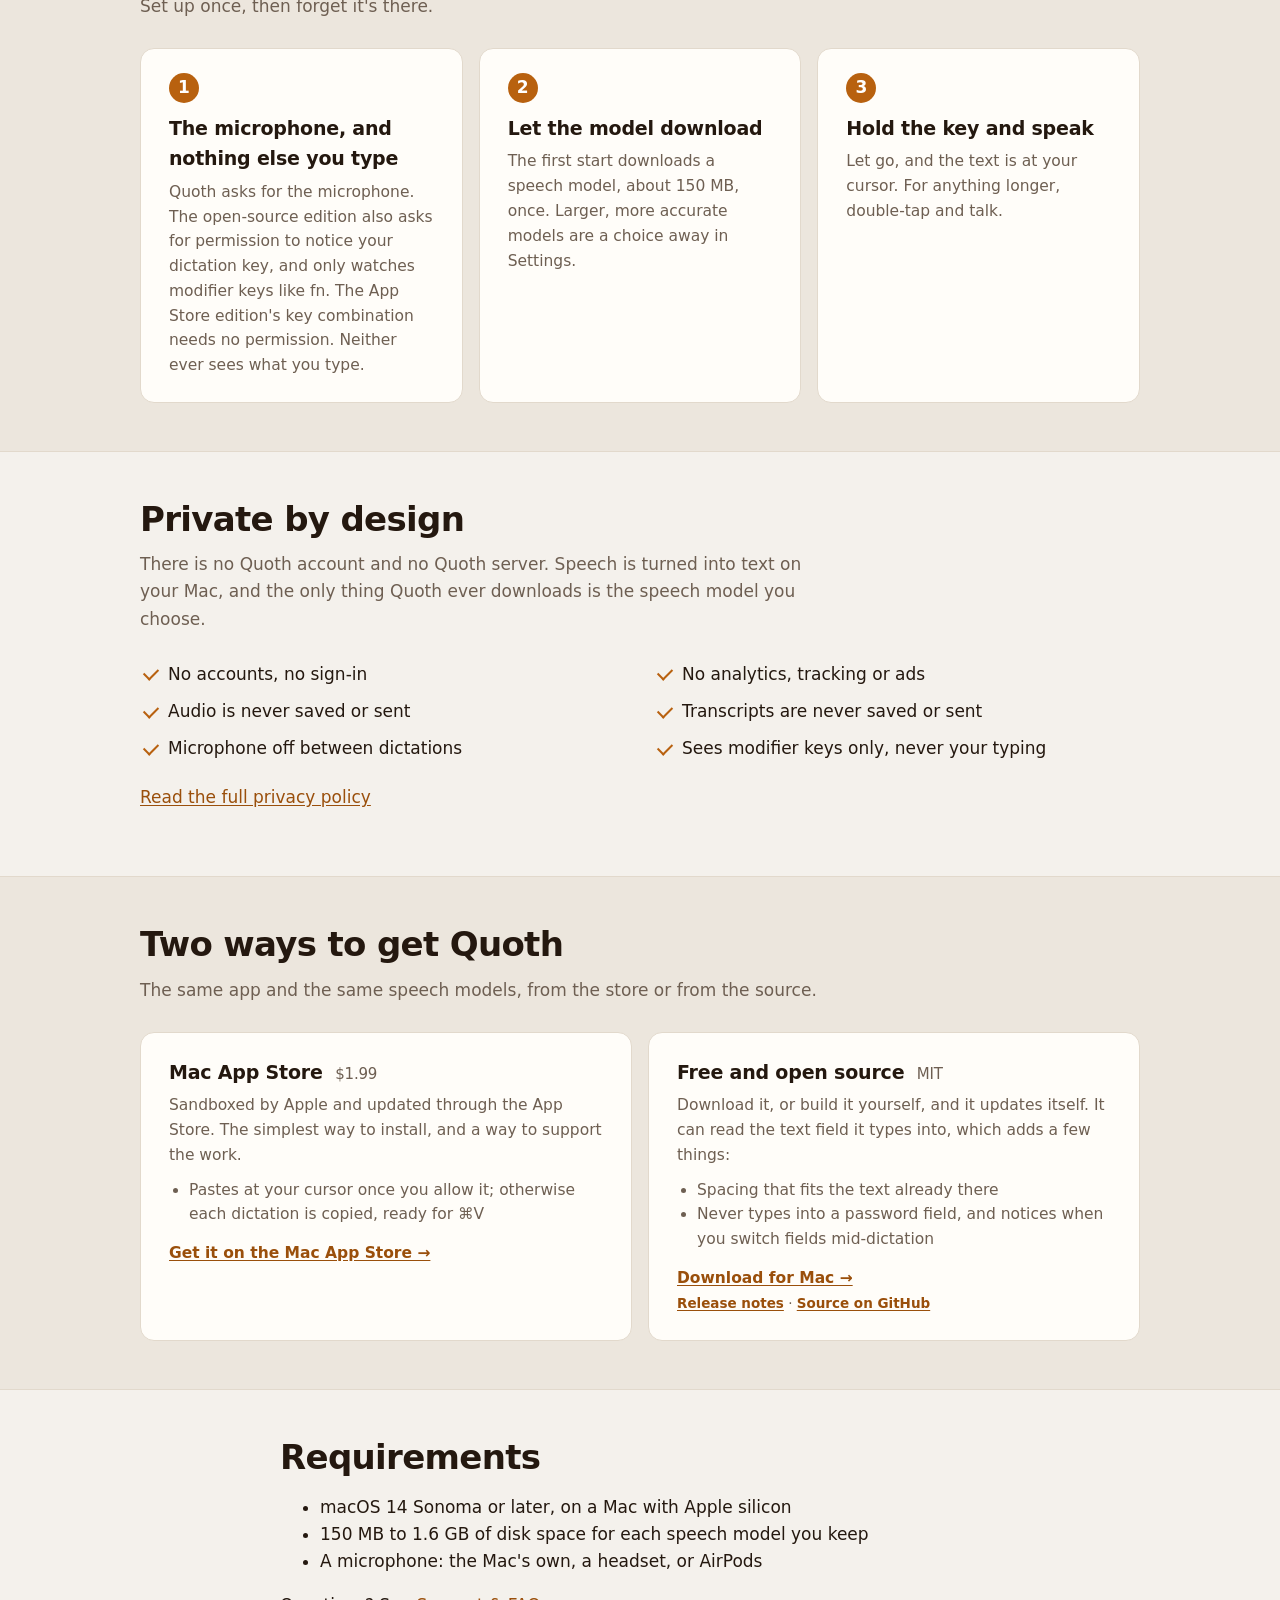
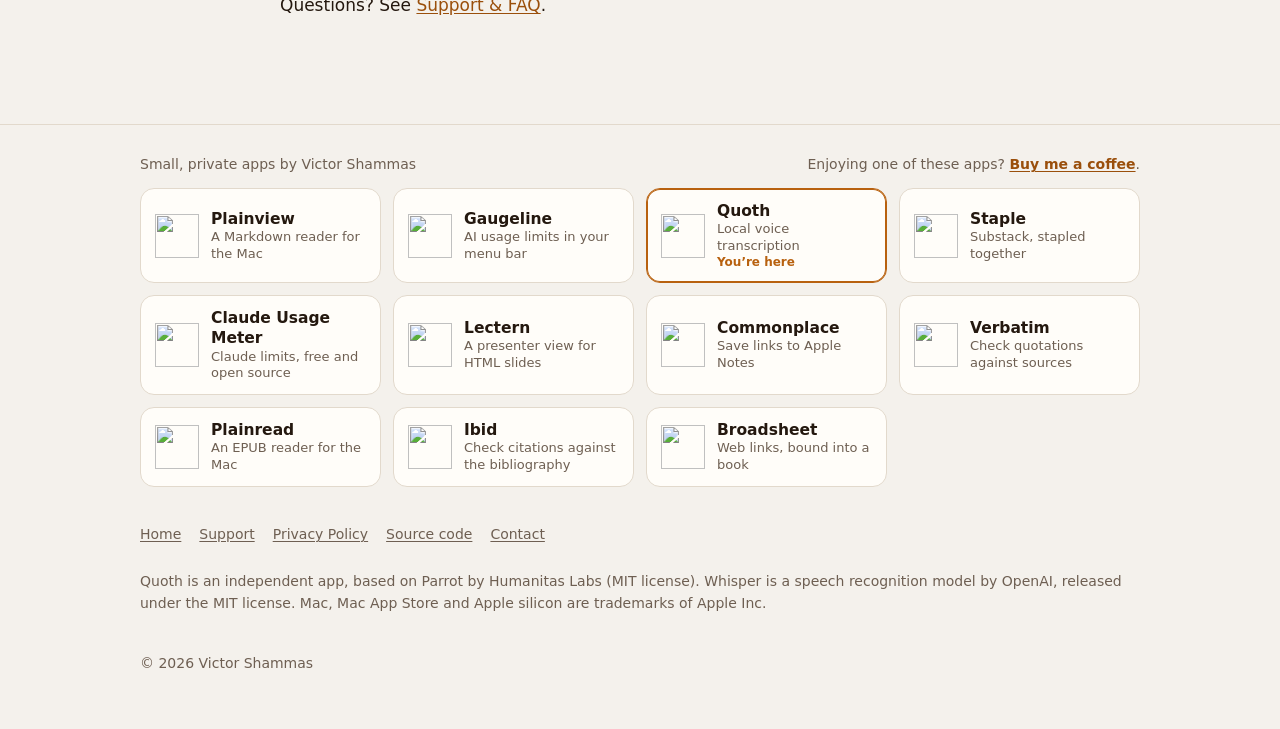
==== commit a81332ff: "App bar: add Broadsheet Co-Authored-By: Claude Opus 5.5 <noreply@anthropic.com> Claude-Session: http" ====
--- a/docs/index.html
+++ b/docs/index.html
@@ -157,6 +157,7 @@
       <a class="app-tile" href="https://victorshammas.com/verbatim/"><img src="https://victorshammas.com/verbatim/icon.png" alt="" width="44" height="44"><span><strong>Verbatim</strong><small>Check quotations against sources</small></span></a>
       <a class="app-tile" href="https://victorshammas.com/plainread/"><img src="https://victorshammas.com/plainread/icon.png" alt="" width="44" height="44"><span><strong>Plainread</strong><small>An EPUB reader for the Mac</small></span></a>
       <a class="app-tile" href="https://victorshammas.com/ibid/"><img src="https://victorshammas.com/ibid/icon.png" alt="" width="44" height="44"><span><strong>Ibid</strong><small>Check citations against the bibliography</small></span></a>
+      <a class="app-tile" href="https://victorshammas.com/broadsheet/"><img src="https://victorshammas.com/broadsheet/icon.png" alt="" width="44" height="44"><span><strong>Broadsheet</strong><small>Web links, bound into a book</small></span></a>
     </div>
   </div>
 </section>
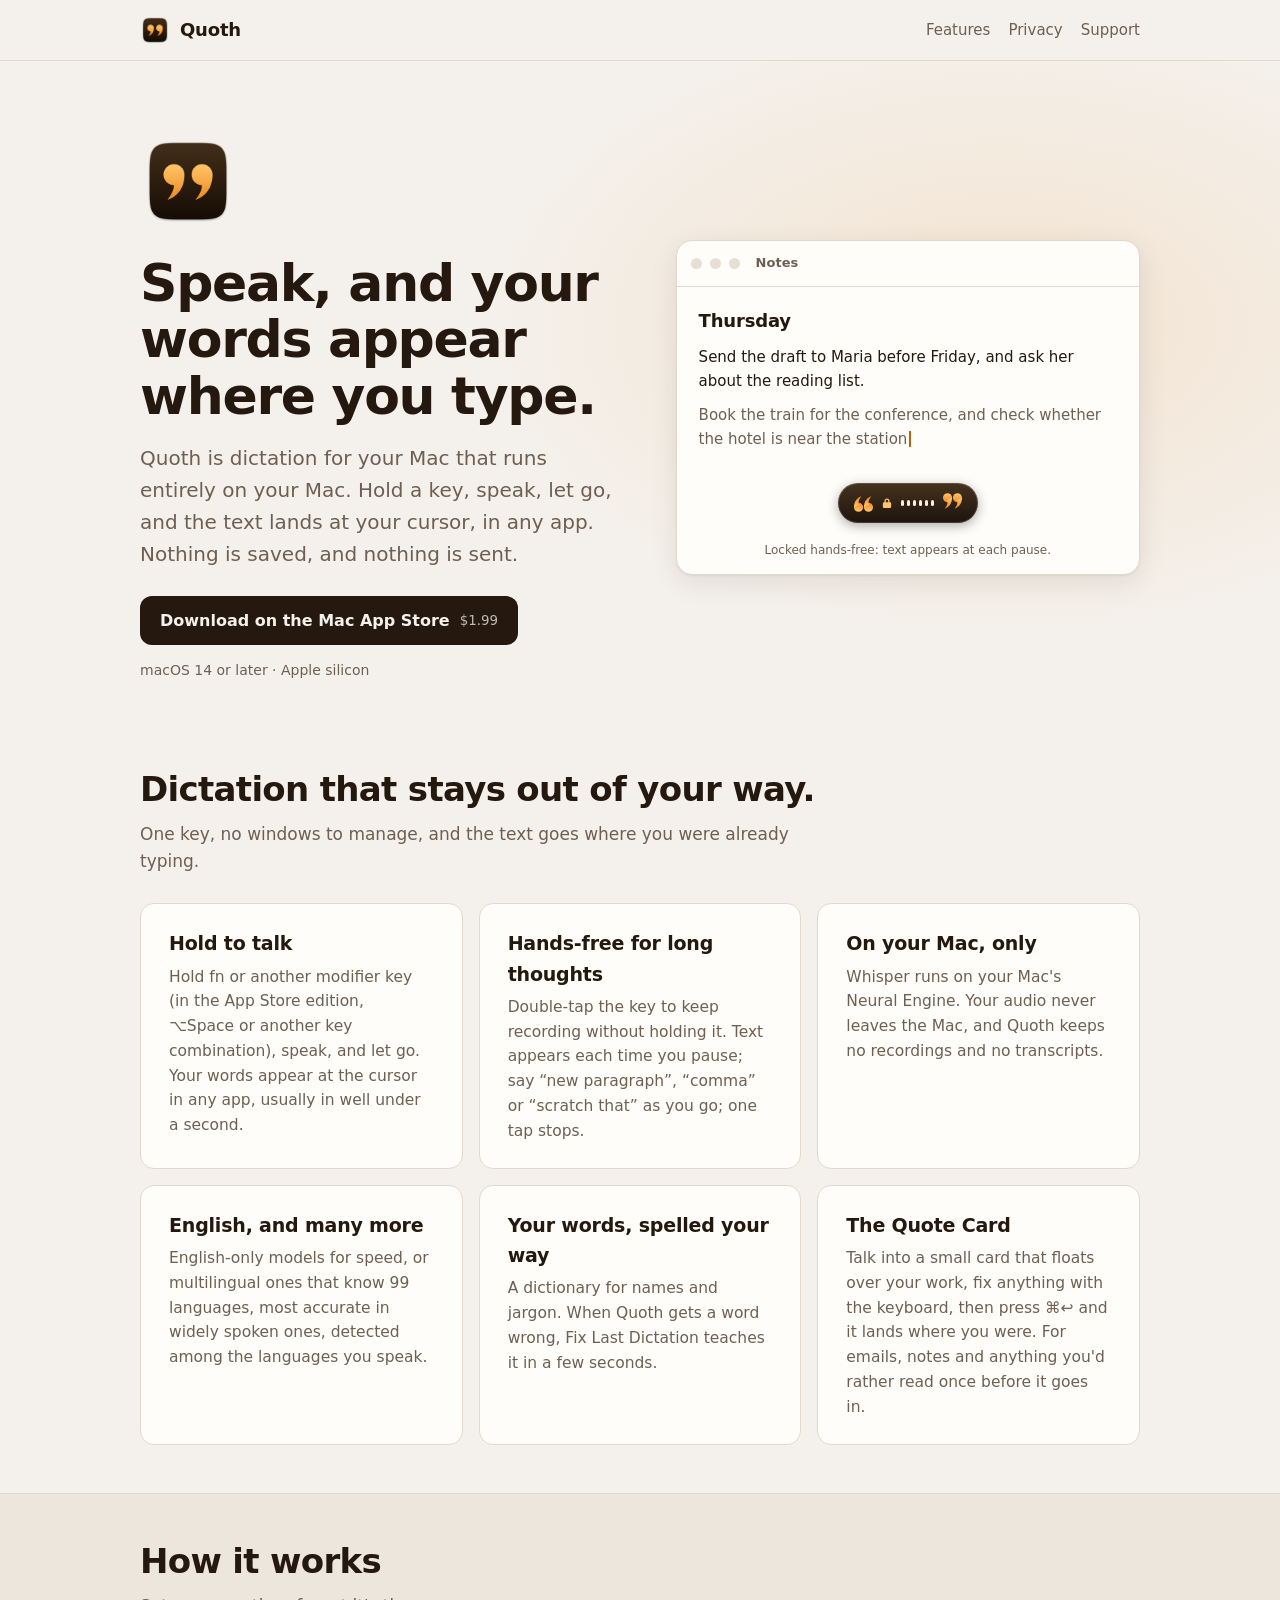
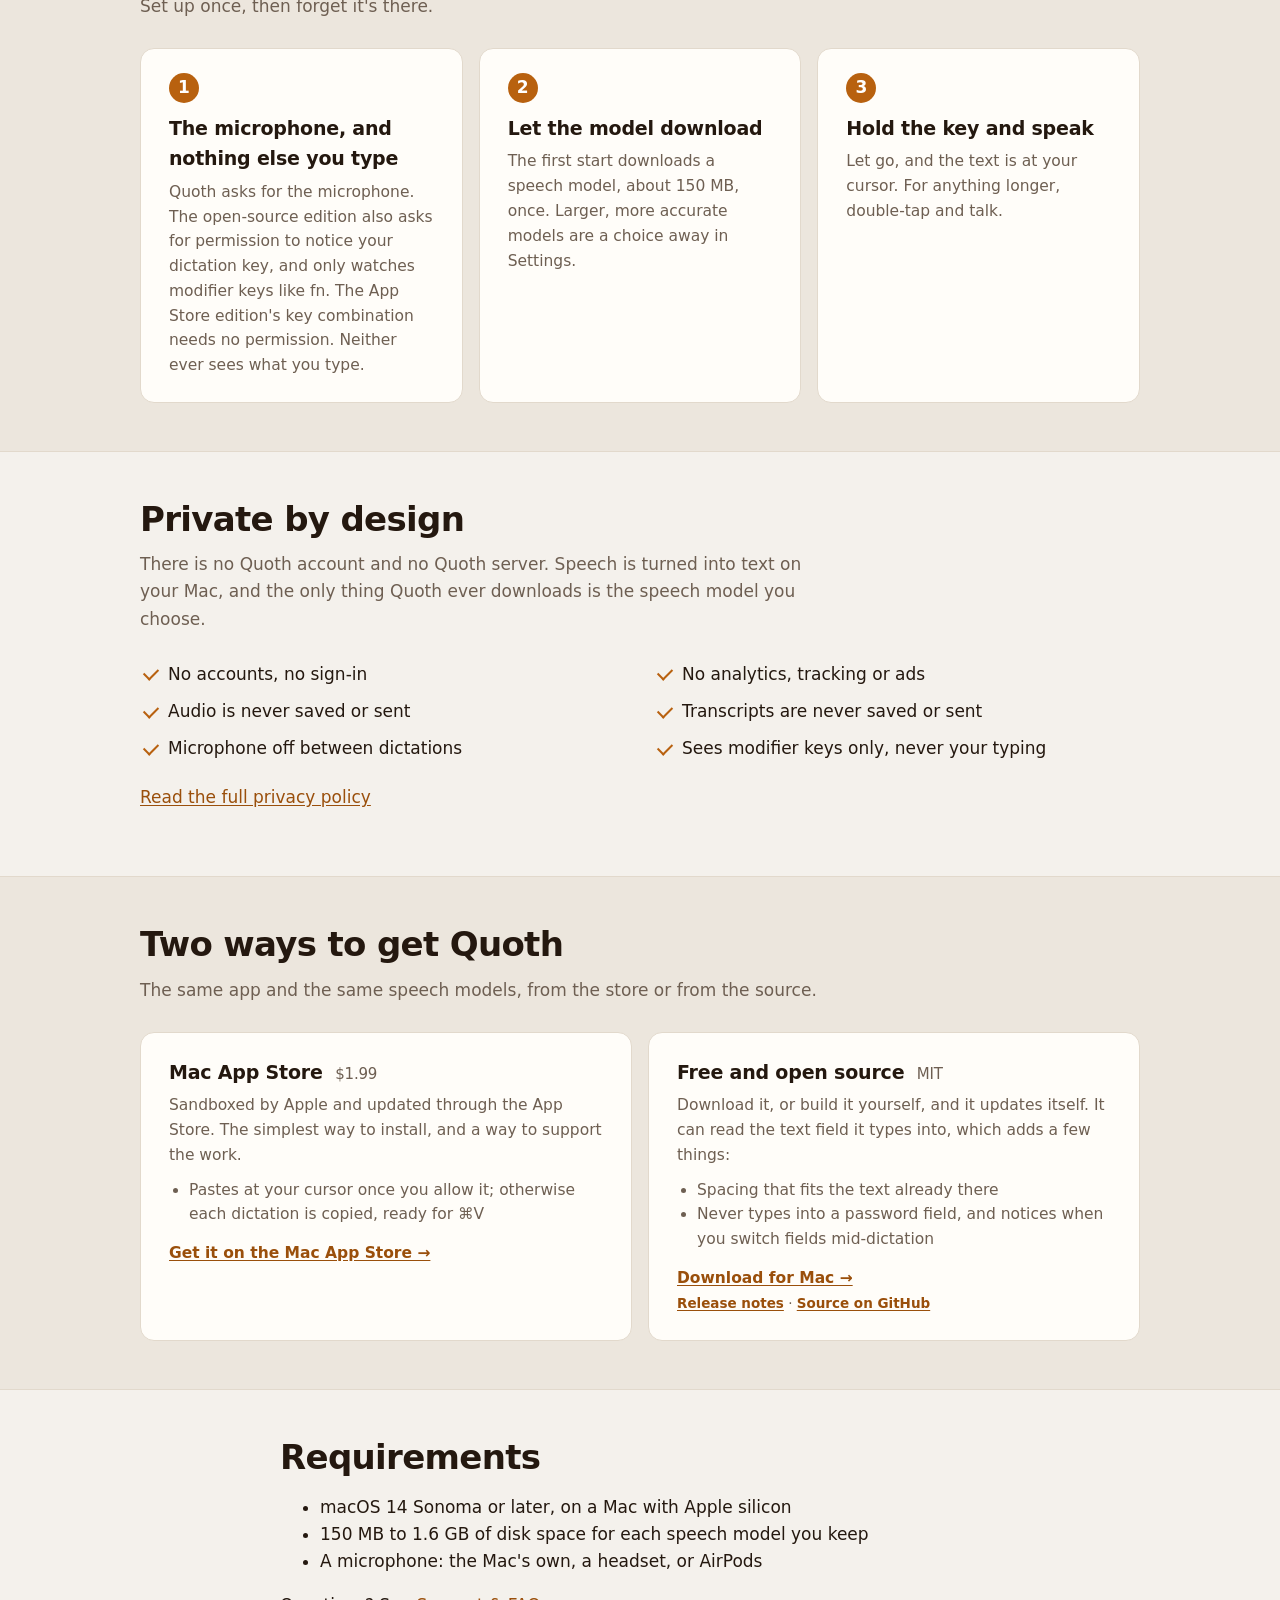
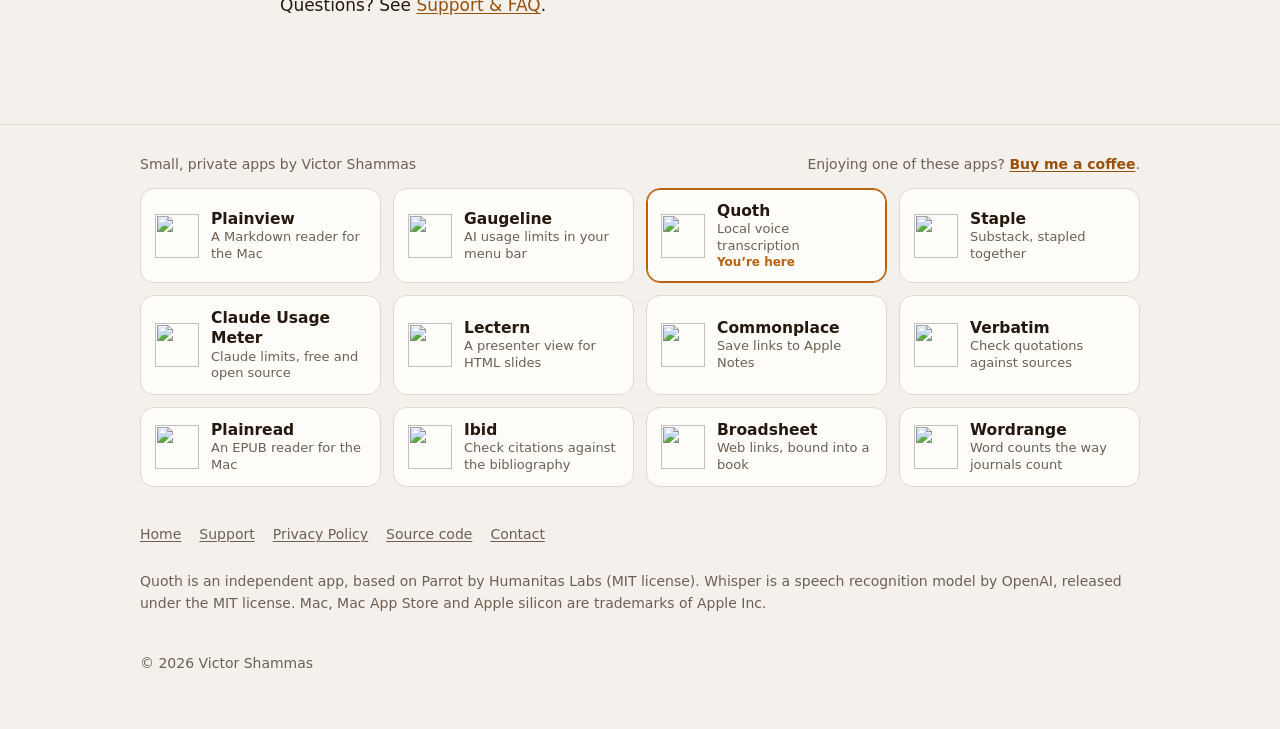
==== commit 7301affa: "App bar: add Wordrange Co-Authored-By: Claude Opus 5.5 <noreply@anthropic.com> Claude-Session: https" ====
--- a/docs/index.html
+++ b/docs/index.html
@@ -158,6 +158,7 @@
       <a class="app-tile" href="https://victorshammas.com/plainread/"><img src="https://victorshammas.com/plainread/icon.png" alt="" width="44" height="44"><span><strong>Plainread</strong><small>An EPUB reader for the Mac</small></span></a>
       <a class="app-tile" href="https://victorshammas.com/ibid/"><img src="https://victorshammas.com/ibid/icon.png" alt="" width="44" height="44"><span><strong>Ibid</strong><small>Check citations against the bibliography</small></span></a>
       <a class="app-tile" href="https://victorshammas.com/broadsheet/"><img src="https://victorshammas.com/broadsheet/icon.png" alt="" width="44" height="44"><span><strong>Broadsheet</strong><small>Web links, bound into a book</small></span></a>
+      <a class="app-tile" href="https://victorshammas.com/wordrange/"><img src="https://victorshammas.com/wordrange/icon.png" alt="" width="44" height="44"><span><strong>Wordrange</strong><small>Word counts the way journals count</small></span></a>
     </div>
   </div>
 </section>
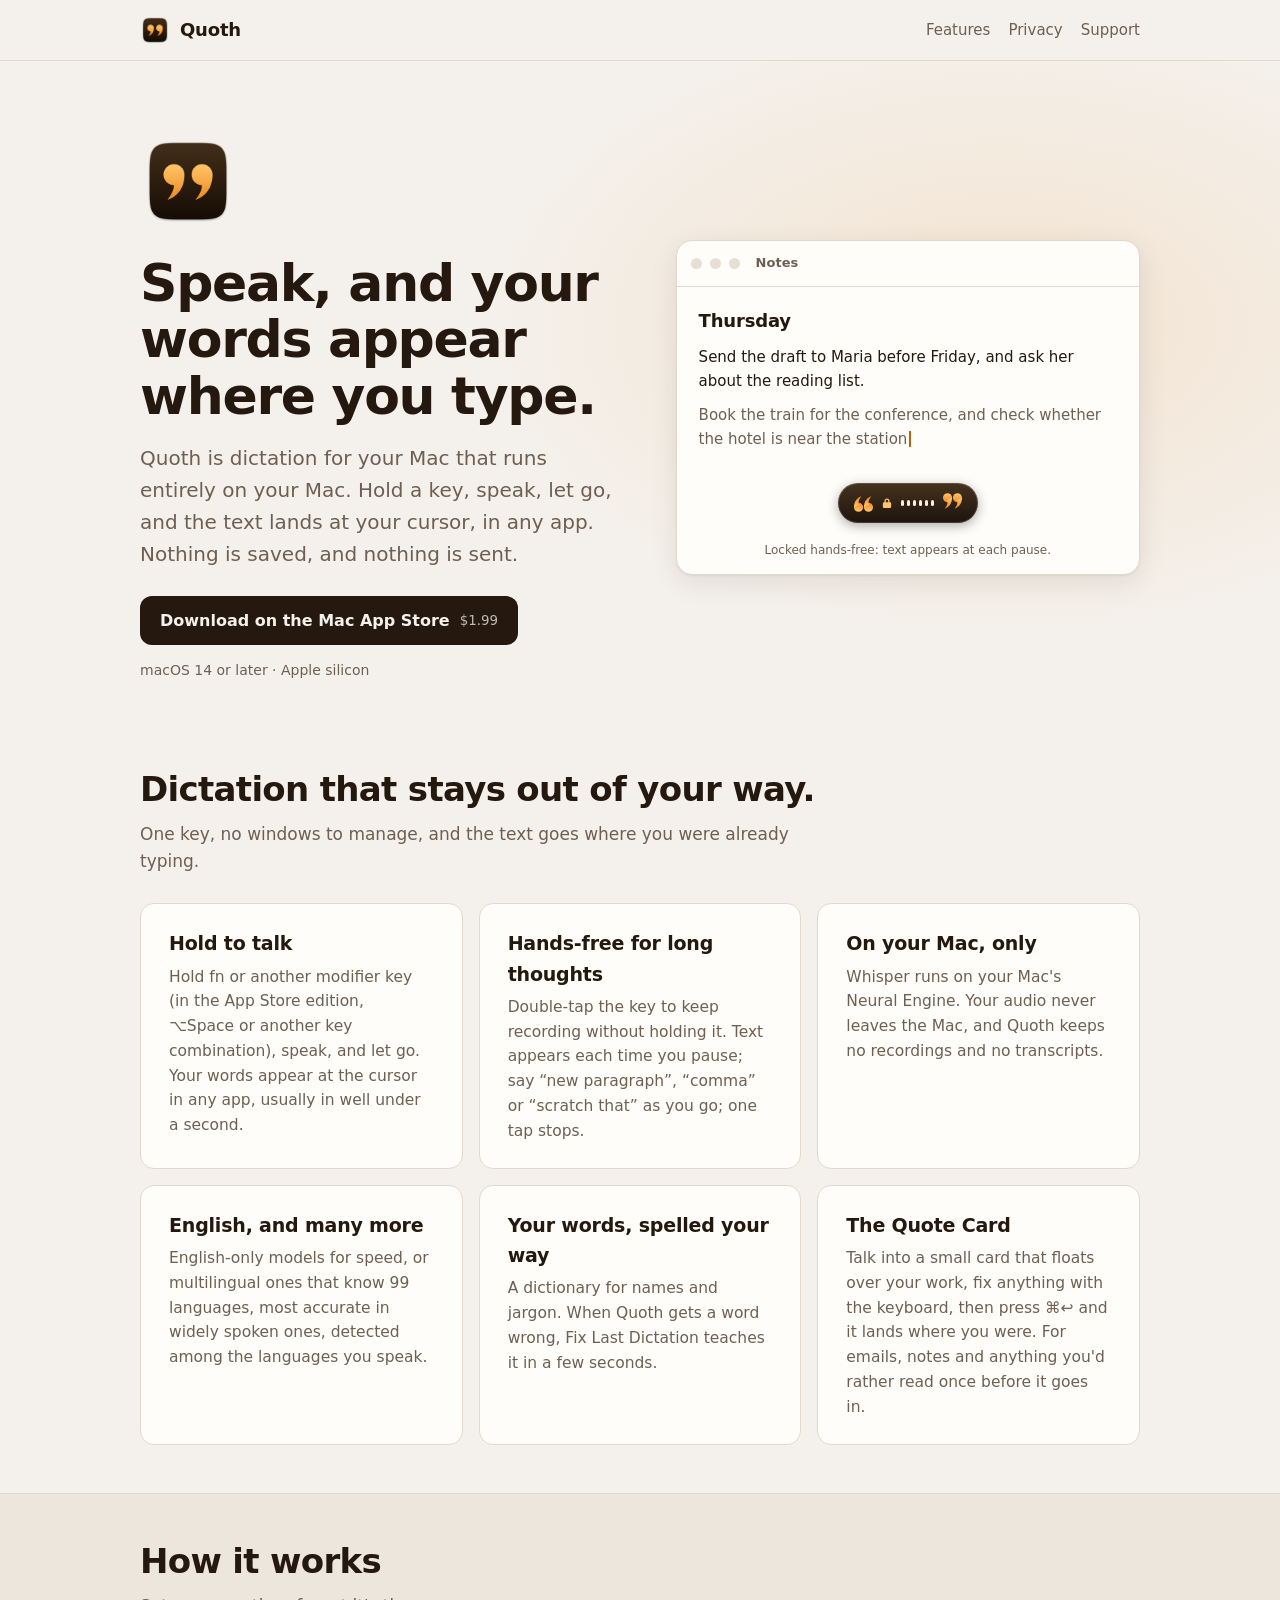
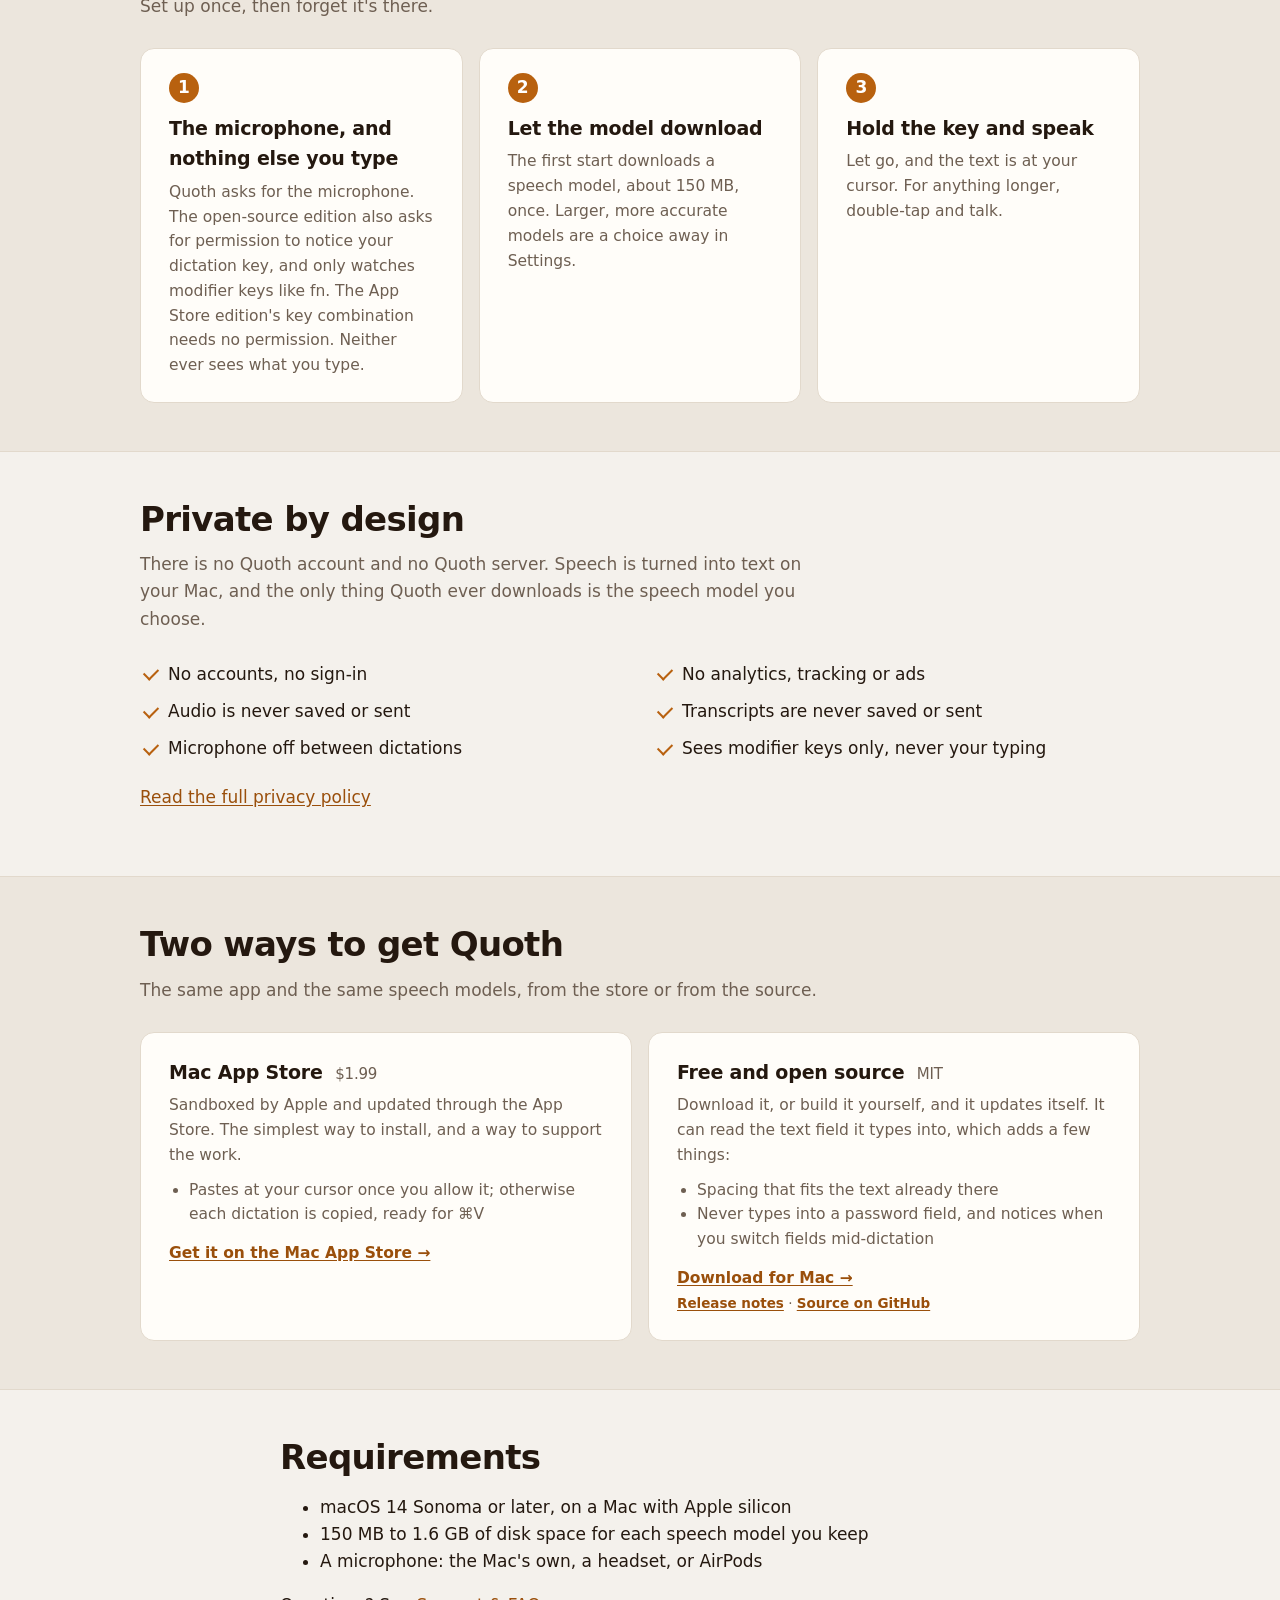
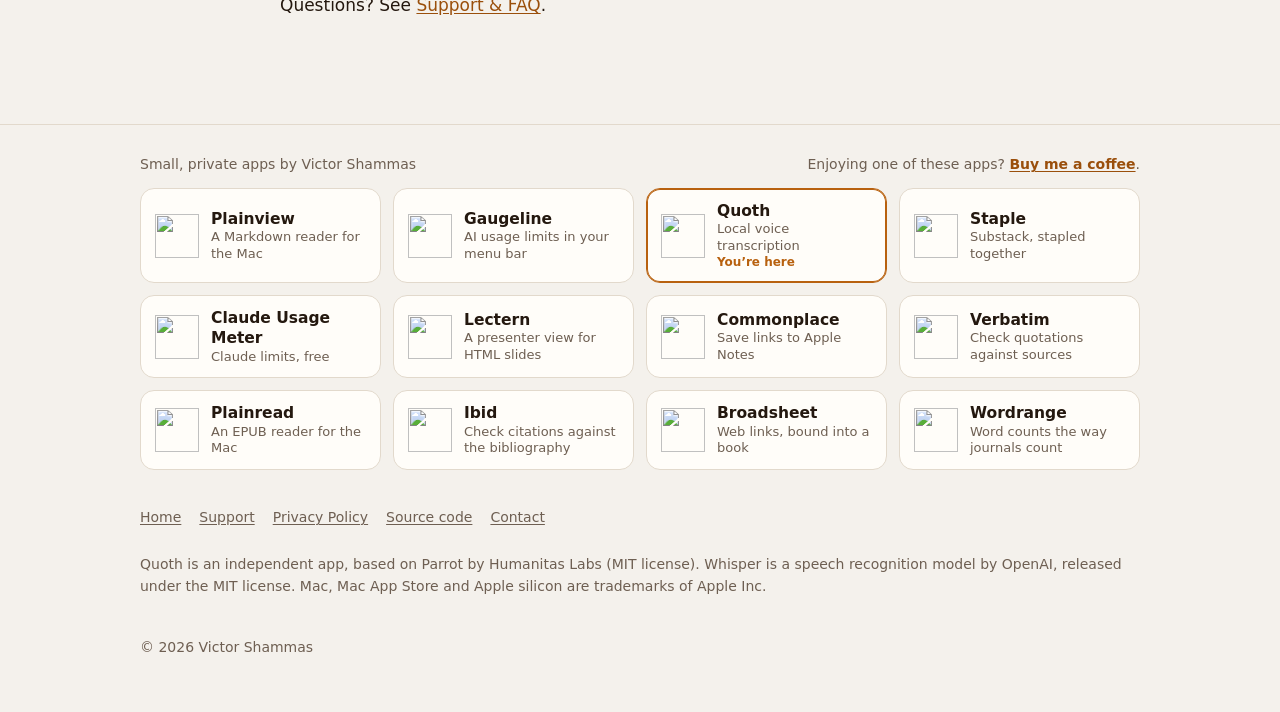
==== commit 7196eca1: "App bar: Claude Usage Meter is free (its source is now private) Co-Authored-By: Claude Opus 5.5 <nor" ====
--- a/docs/index.html
+++ b/docs/index.html
@@ -151,7 +151,7 @@
       <a class="app-tile" href="https://victorshammas.com/gaugeline/"><img src="https://victorshammas.com/gaugeline/icon.png" alt="" width="44" height="44"><span><strong>Gaugeline</strong><small>AI usage limits in your menu bar</small></span></a>
       <a class="app-tile current" aria-current="page" href="https://victorshammas.com/quoth/"><img src="https://victorshammas.com/quoth/icon.png" alt="" width="44" height="44"><span><strong>Quoth</strong><small>Local voice transcription</small><em>You’re here</em></span></a>
       <a class="app-tile" href="https://victorshammas.com/staple/"><img src="https://victorshammas.com/staple/icon.png" alt="" width="44" height="44"><span><strong>Staple</strong><small>Substack, stapled together</small></span></a>
-      <a class="app-tile" href="https://victorshammas.com/claude-usage-meter/"><img src="https://victorshammas.com/claude-usage-meter/icon.png" alt="" width="44" height="44"><span><strong>Claude Usage Meter</strong><small>Claude limits, free and open source</small></span></a>
+      <a class="app-tile" href="https://victorshammas.com/claude-usage-meter/"><img src="https://victorshammas.com/claude-usage-meter/icon.png" alt="" width="44" height="44"><span><strong>Claude Usage Meter</strong><small>Claude limits, free</small></span></a>
       <a class="app-tile" href="https://victorshammas.com/lectern/"><img src="https://victorshammas.com/lectern/icon.png" alt="" width="44" height="44"><span><strong>Lectern</strong><small>A presenter view for HTML slides</small></span></a>
       <a class="app-tile" href="https://victorshammas.com/commonplace/"><img src="https://victorshammas.com/commonplace/icon.png" alt="" width="44" height="44"><span><strong>Commonplace</strong><small>Save links to Apple Notes</small></span></a>
       <a class="app-tile" href="https://victorshammas.com/verbatim/"><img src="https://victorshammas.com/verbatim/icon.png" alt="" width="44" height="44"><span><strong>Verbatim</strong><small>Check quotations against sources</small></span></a>
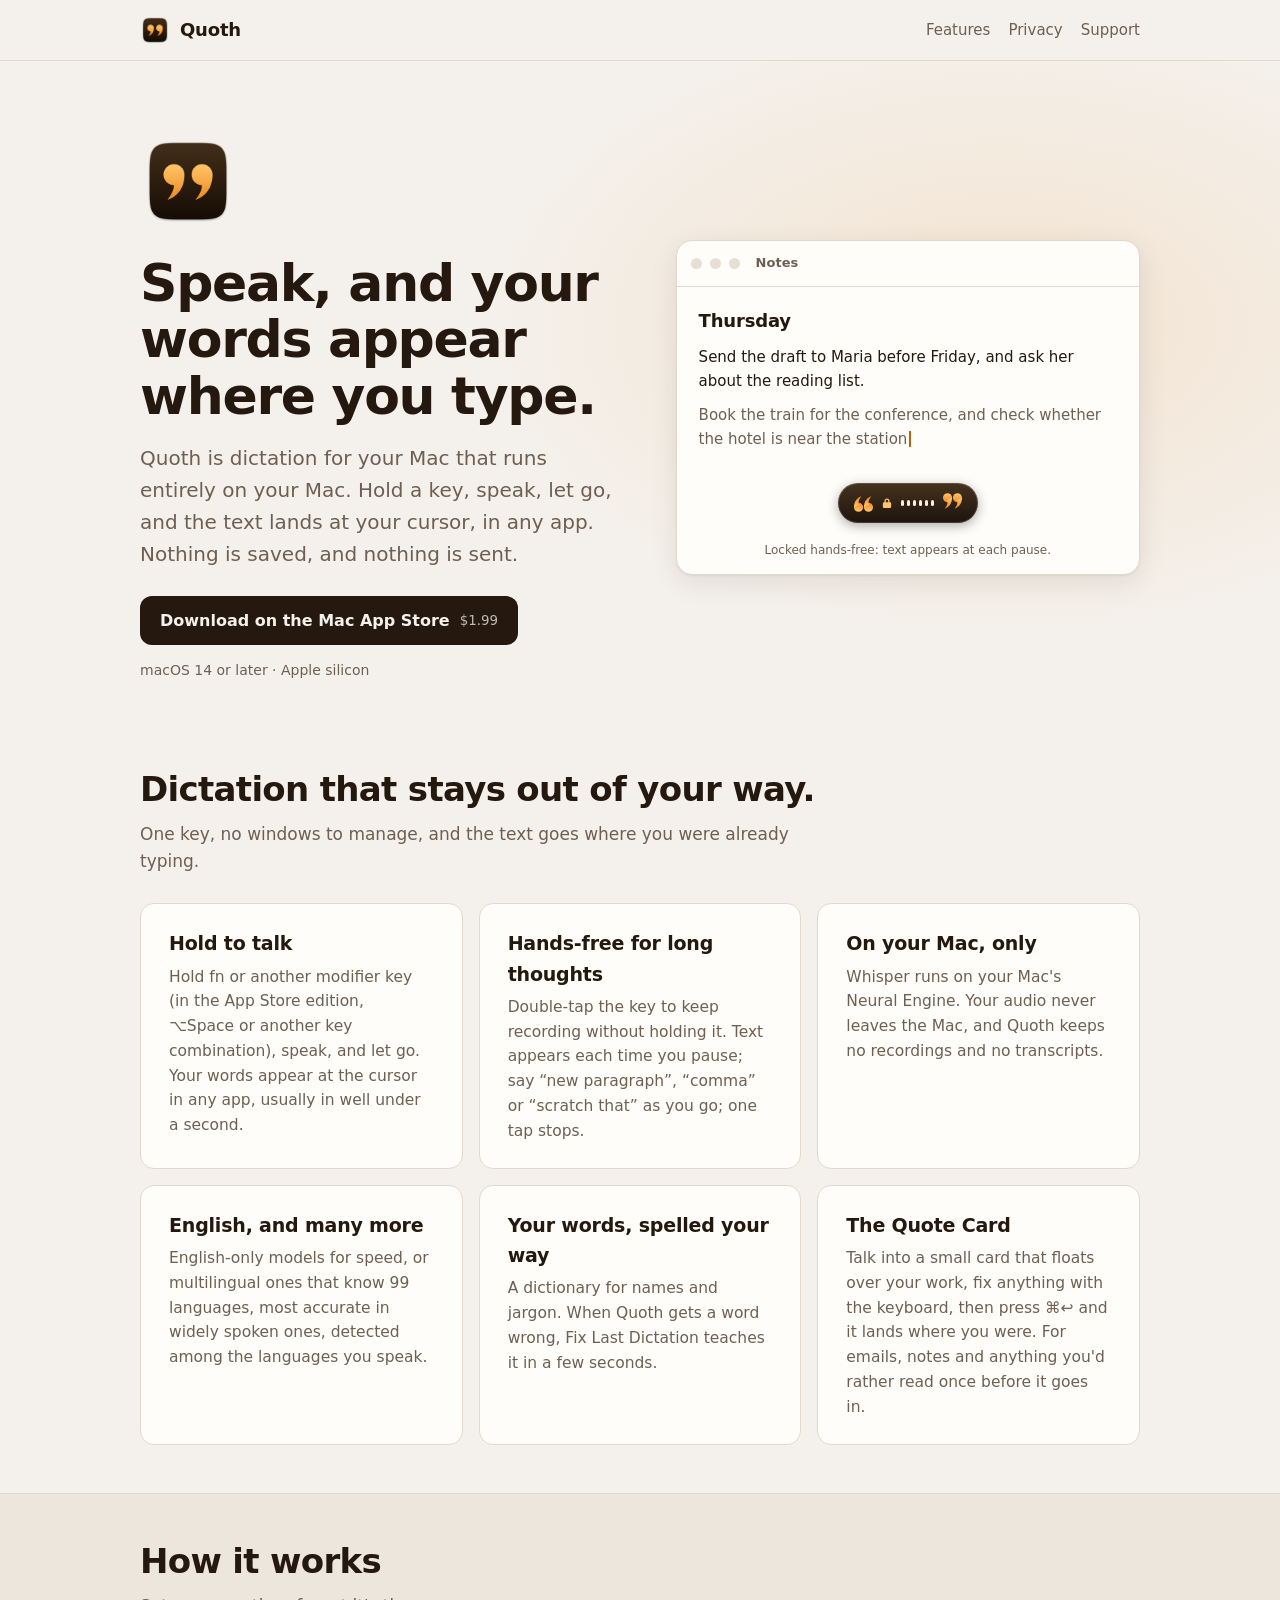
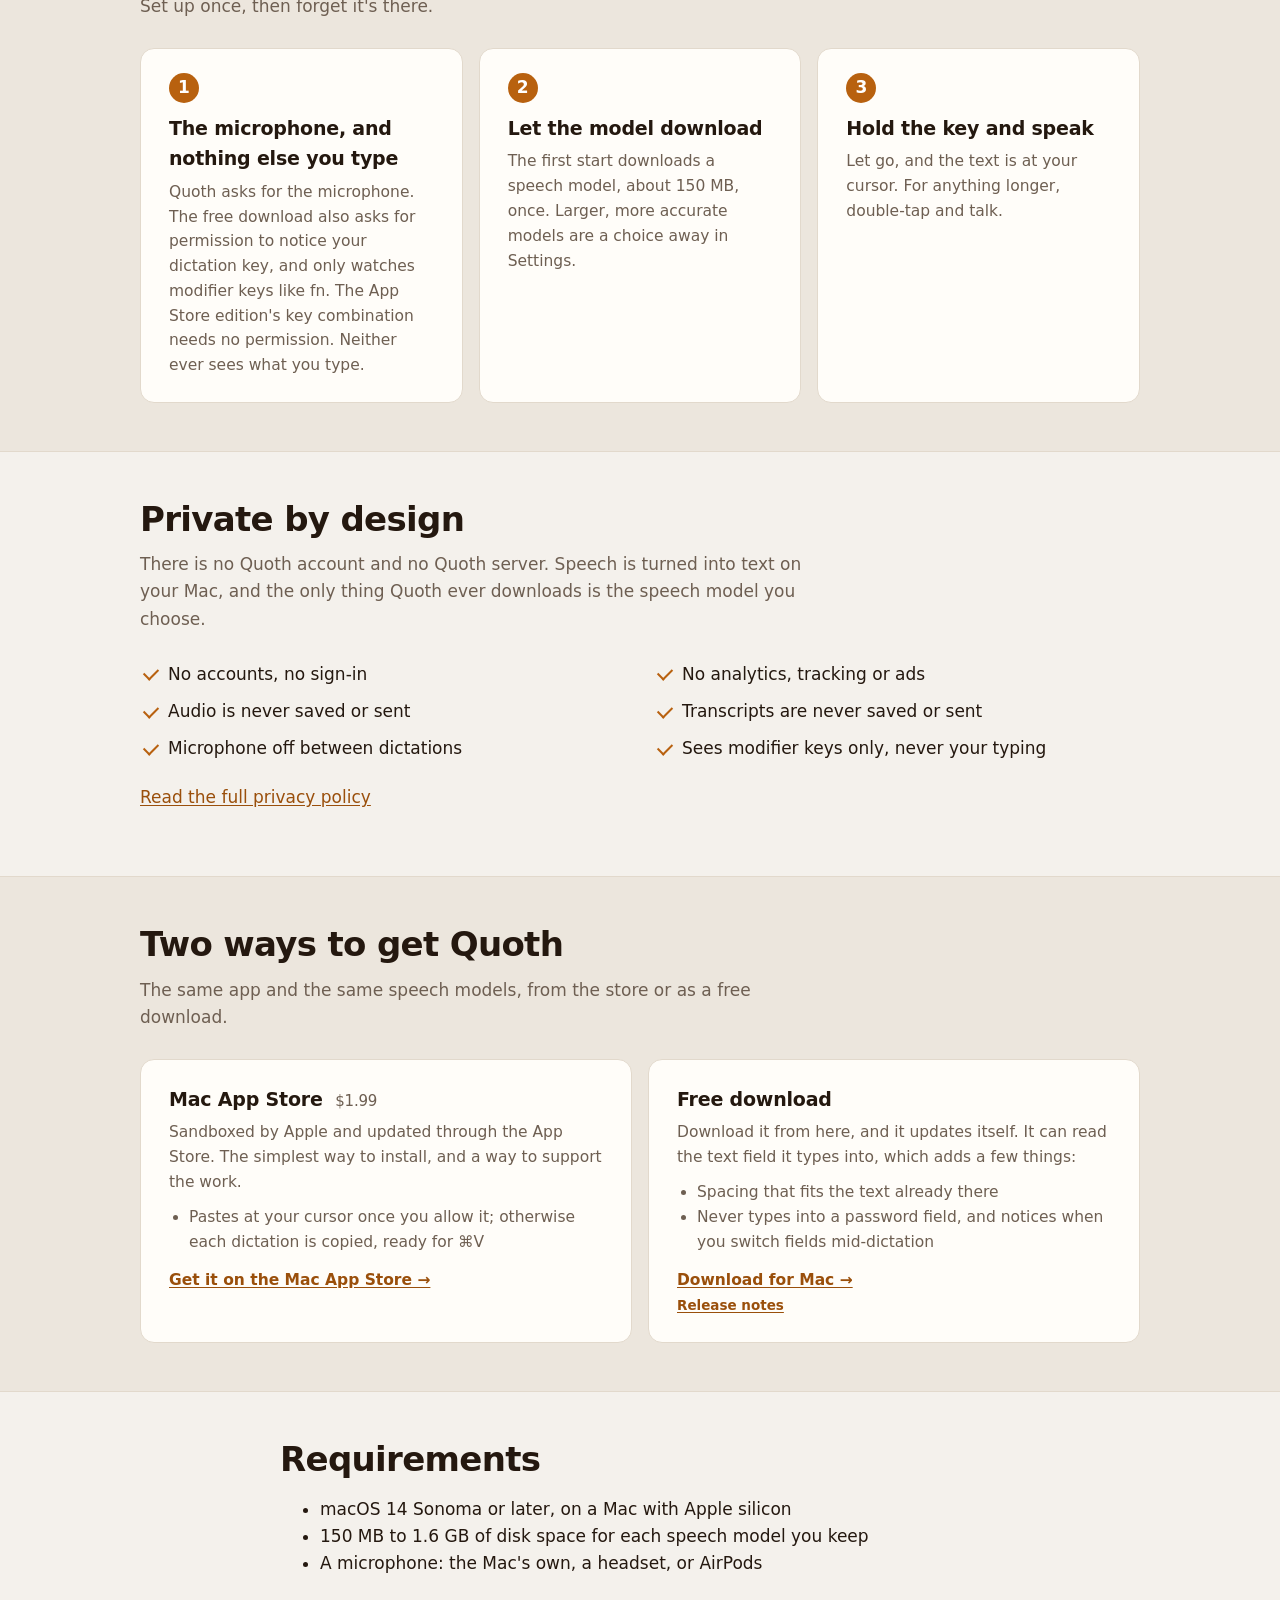
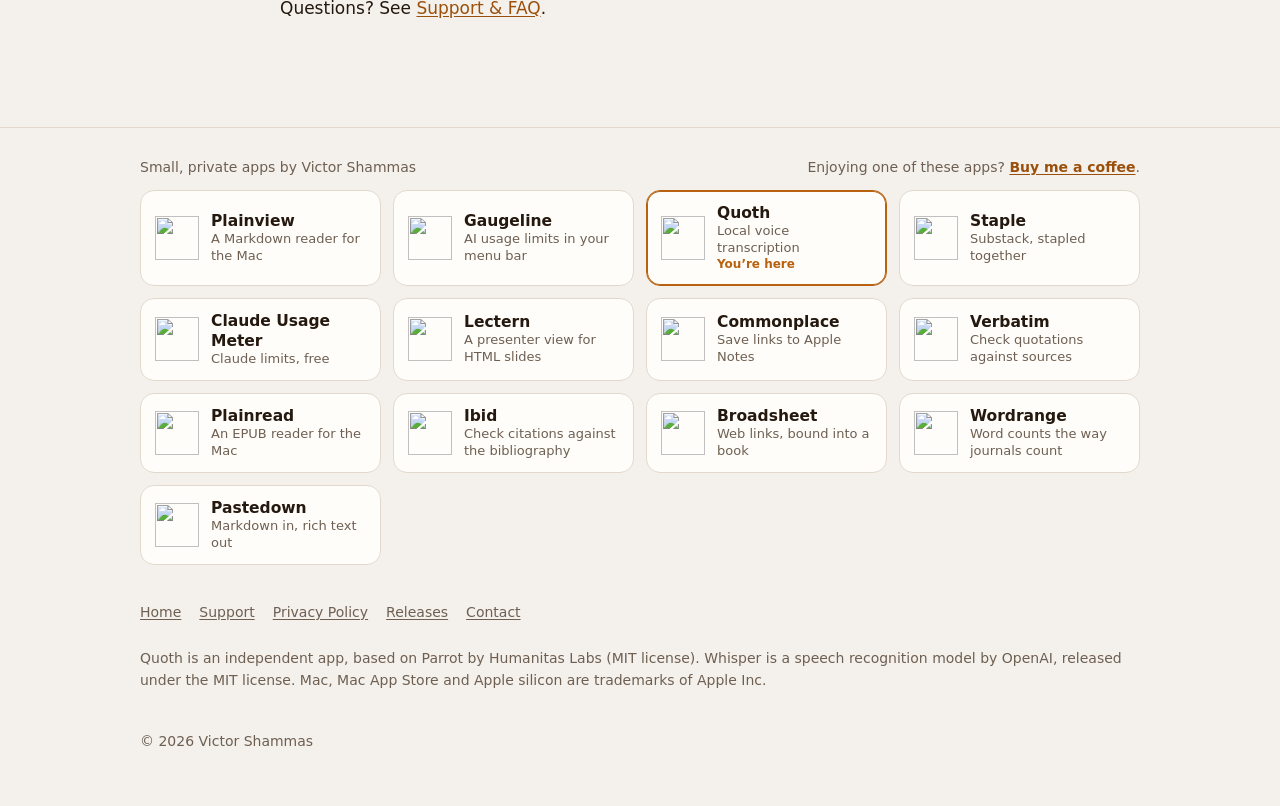
==== commit 57f754d5: "Quoth: website and releases The app's source is kept privately (victor-shammas/quoth-app). This repo" ====
--- a/docs/index.html
+++ b/docs/index.html
@@ -78,7 +78,7 @@
       <h2>How it works</h2>
       <p class="section-lede">Set up once, then forget it's there.</p>
       <div class="steps">
-        <div class="card"><h3>The microphone, and nothing else you type</h3><p>Quoth asks for the microphone. The open-source edition also asks for permission to notice your dictation key, and only watches modifier keys like fn. The App Store edition's key combination needs no permission. Neither ever sees what you type.</p></div>
+        <div class="card"><h3>The microphone, and nothing else you type</h3><p>Quoth asks for the microphone. The free download also asks for permission to notice your dictation key, and only watches modifier keys like fn. The App Store edition's key combination needs no permission. Neither ever sees what you type.</p></div>
         <div class="card"><h3>Let the model download</h3><p>The first start downloads a speech model, about 150 MB, once. Larger, more accurate models are a choice away in Settings.</p></div>
         <div class="card"><h3>Hold the key and speak</h3><p>Let go, and the text is at your cursor. For anything longer, double-tap and talk.</p></div>
       </div>
@@ -104,7 +104,7 @@
   <section class="band" id="editions">
     <div class="wrap">
       <h2>Two ways to get Quoth</h2>
-      <p class="section-lede">The same app and the same speech models, from the store or from the source.</p>
+      <p class="section-lede">The same app and the same speech models, from the store or as a free download.</p>
       <div class="editions">
         <div class="card">
           <h3>Mac App Store <small>$1.99</small></h3>
@@ -115,13 +115,13 @@
           <p class="card-link"><a href="https://apps.apple.com/app/quoth-voice-to-text/id6818624040?mt=12">Get it on the Mac App Store →</a></p>
         </div>
         <div class="card">
-          <h3>Free and open source <small>MIT</small></h3>
-          <p>Download it, or build it yourself, and it updates itself. It can read the text field it types into, which adds a few things:</p>
+          <h3>Free download</h3>
+          <p>Download it from here, and it updates itself. It can read the text field it types into, which adds a few things:</p>
           <ul>
             <li>Spacing that fits the text already there</li>
             <li>Never types into a password field, and notices when you switch fields mid-dictation</li>
           </ul>
-          <p class="card-link"><a href="https://github.com/victor-shammas/quoth/releases/latest/download/Quoth.dmg">Download for Mac →</a><br><small><a href="https://github.com/victor-shammas/quoth/releases/latest">Release notes</a> · <a href="https://github.com/victor-shammas/quoth">Source on GitHub</a></small></p>
+          <p class="card-link"><a href="https://github.com/victor-shammas/quoth/releases/latest/download/Quoth.dmg">Download for Mac →</a><br><small><a href="https://github.com/victor-shammas/quoth/releases/latest">Release notes</a></small></p>
         </div>
       </div>
     </div>
@@ -159,13 +159,14 @@
       <a class="app-tile" href="https://victorshammas.com/ibid/"><img src="https://victorshammas.com/ibid/icon.png" alt="" width="44" height="44"><span><strong>Ibid</strong><small>Check citations against the bibliography</small></span></a>
       <a class="app-tile" href="https://victorshammas.com/broadsheet/"><img src="https://victorshammas.com/broadsheet/icon.png" alt="" width="44" height="44"><span><strong>Broadsheet</strong><small>Web links, bound into a book</small></span></a>
       <a class="app-tile" href="https://victorshammas.com/wordrange/"><img src="https://victorshammas.com/wordrange/icon.png" alt="" width="44" height="44"><span><strong>Wordrange</strong><small>Word counts the way journals count</small></span></a>
+      <a class="app-tile" href="https://victorshammas.com/pastedown/"><img src="https://victorshammas.com/pastedown/icon.png" alt="" width="44" height="44"><span><strong>Pastedown</strong><small>Markdown in, rich text out</small></span></a>
     </div>
   </div>
 </section>
 
 <footer>
   <div class="wrap">
-    <nav aria-label="Footer"><a href="./">Home</a><a href="support.html">Support</a><a href="privacy.html">Privacy Policy</a><a href="https://github.com/victor-shammas/quoth">Source code</a><a href="mailto:contact+quoth@victorshammas.com">Contact</a></nav>
+    <nav aria-label="Footer"><a href="./">Home</a><a href="support.html">Support</a><a href="privacy.html">Privacy Policy</a><a href="https://github.com/victor-shammas/quoth/releases">Releases</a><a href="mailto:contact+quoth@victorshammas.com">Contact</a></nav>
     <p>Quoth is an independent app, based on Parrot by Humanitas Labs (MIT license). Whisper is a speech recognition model by OpenAI, released under the MIT license. Mac, Mac App Store and Apple silicon are trademarks of Apple Inc.</p>
     <p>© 2026 Victor Shammas</p>
   </div>
